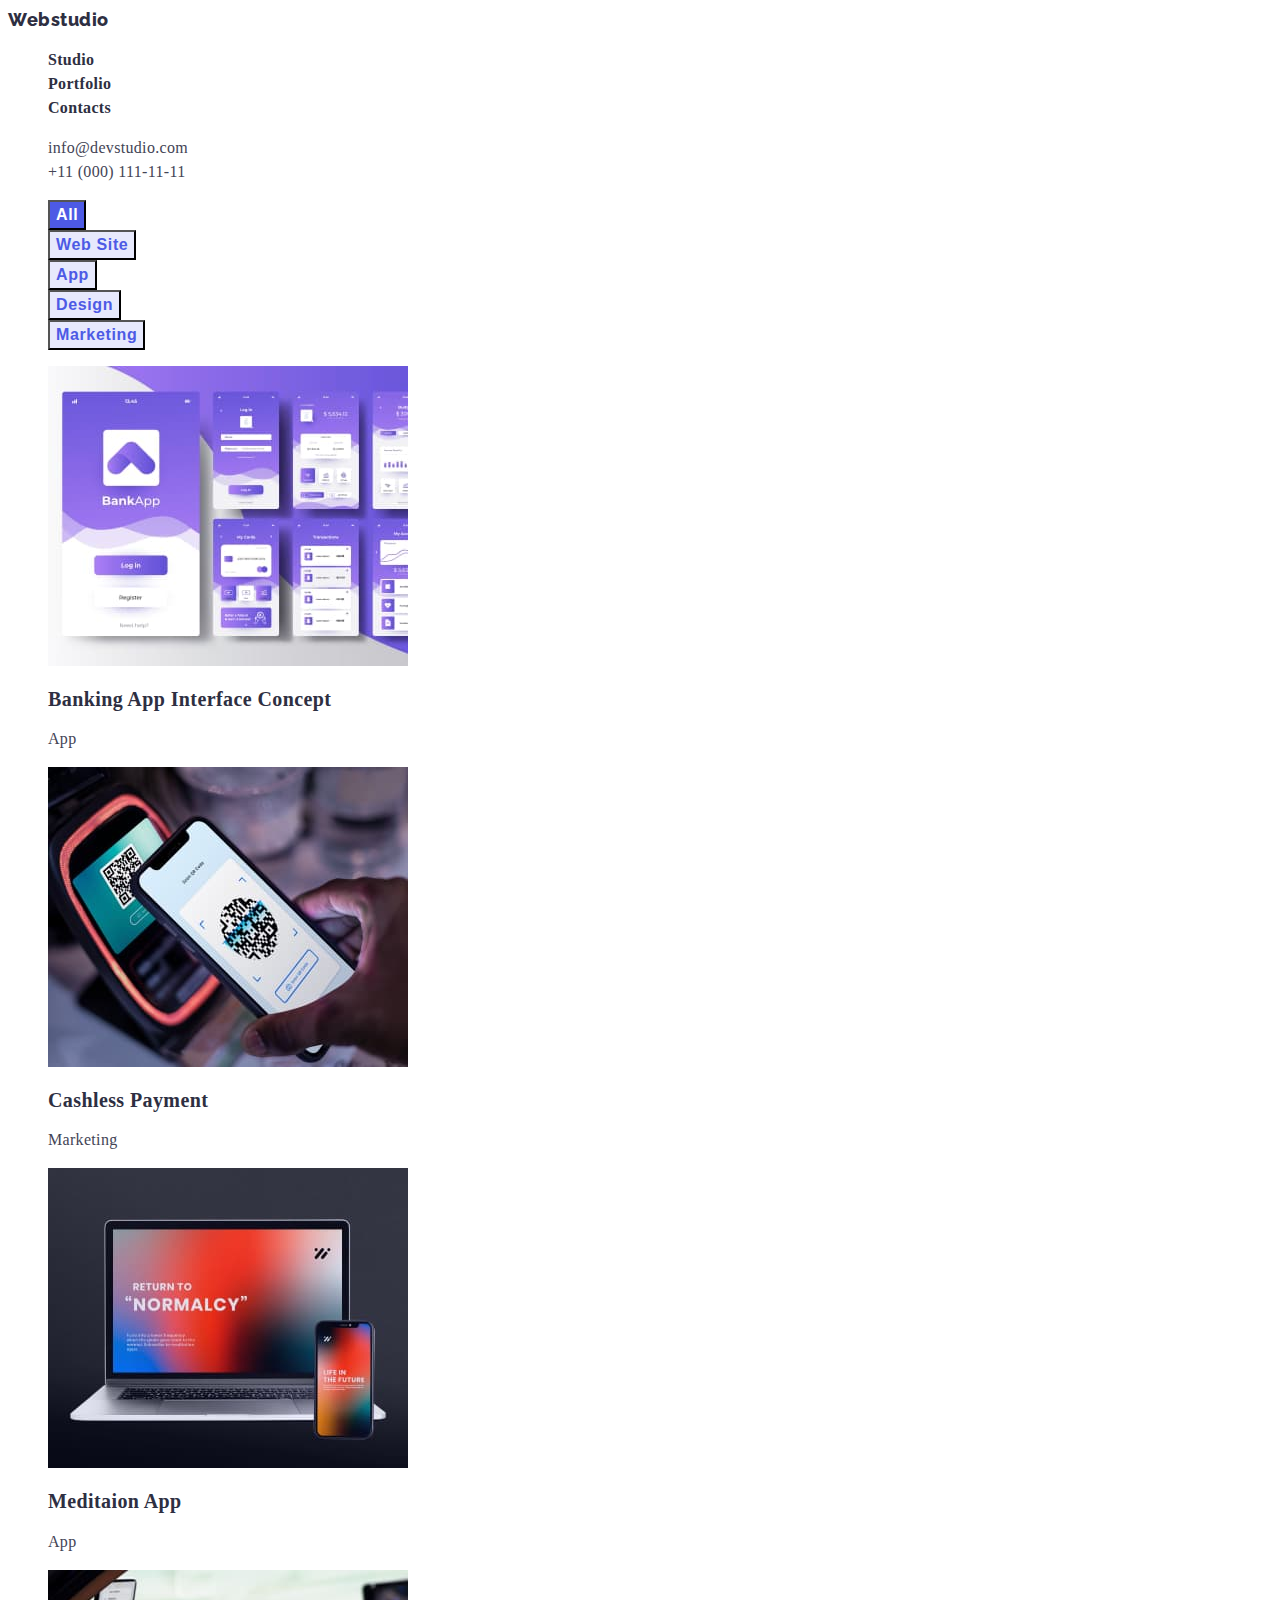
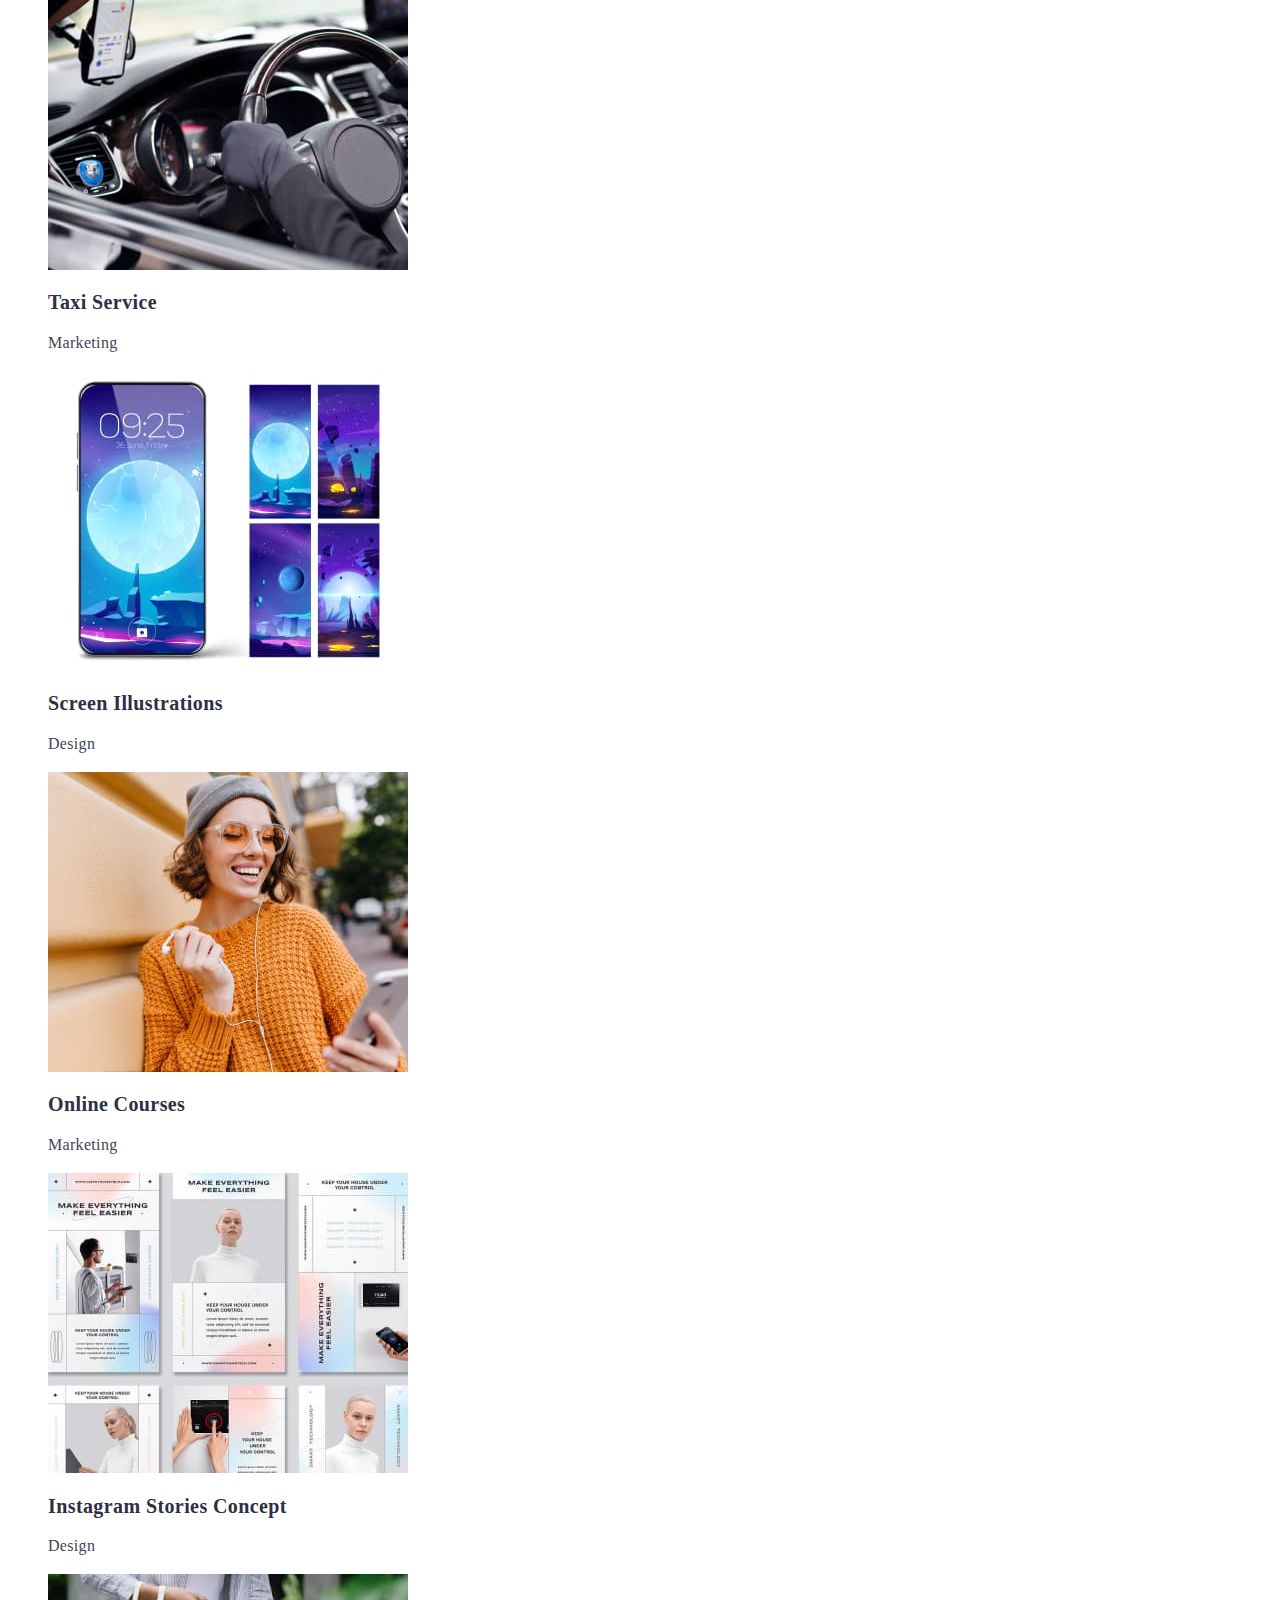
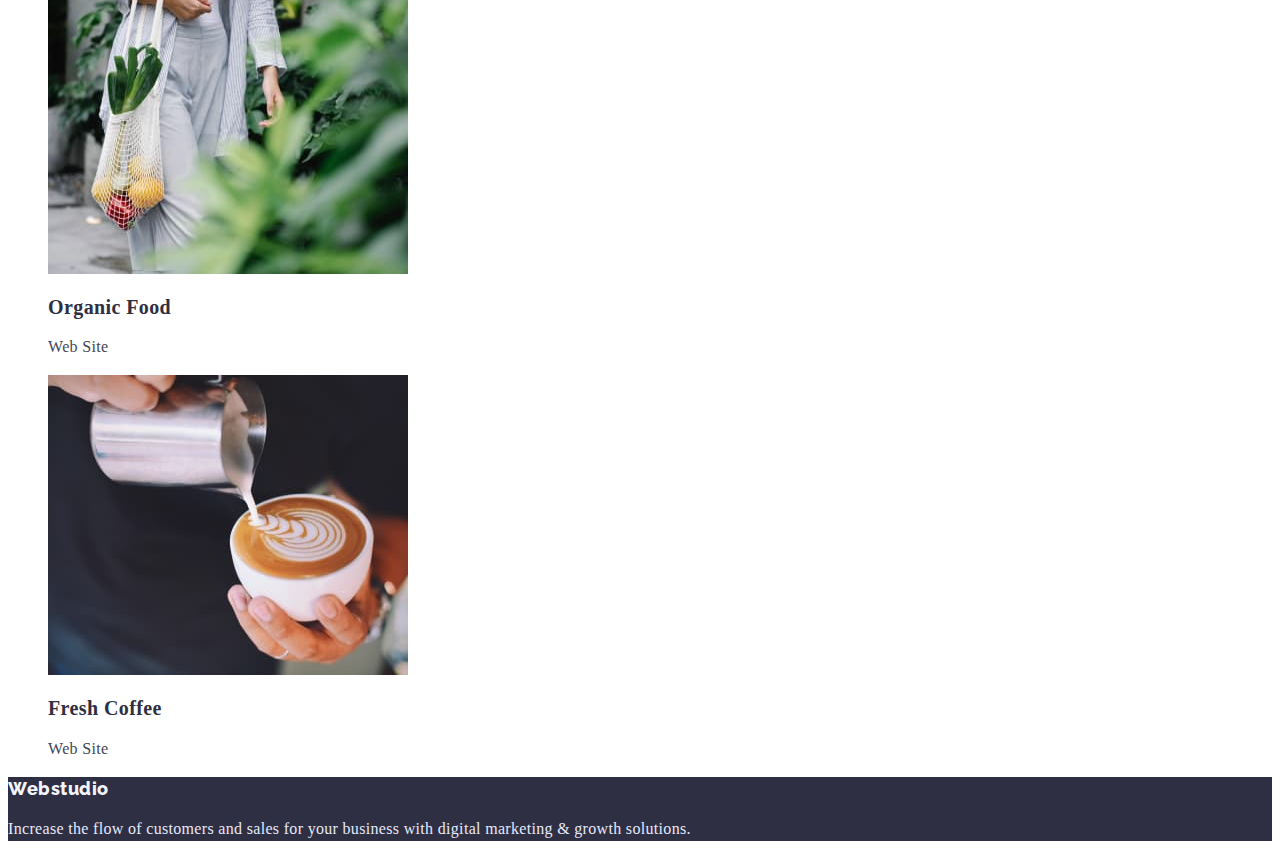
==== portfolio.html @ 385a2d75 "goit-hw2" ====
<!DOCTYPE html>
<html lang="en">
  <head>
    <meta charset="UTF-8">
    <meta http-equiv="X-UA-Compatible" content="IE=edge">
    <meta name="viewport" content="width=device-width, initial-scale=1.0">
    <title>Portfolio</title>

    <link rel="preconnect" href="https://fonts.googleapis.com">
    <link rel="preconnect" href="https://fonts.gstatic.com" crossorigin>
    <link
      href="https://fonts.googleapis.com/css2?family=Montserrat:wght@400;700&family=Raleway:wght@800&family=Roboto:wght@400;500;700;900&display=swap"
      rel="stylesheet"
    >

    <link rel="stylesheet" href="./css/styles.css">
  </head>
  <body>
    <header>
      <nav>
        <a href="" class="webstudio link">Webstudio</a>
        <ul class="list">
          <li><a href="./portfolio.html" class="studio link">Studio</a></li>
          <li><a href="./portfolio.html" class="portfolio link">Portfolio</a></li>
          <li><a href="" class="contacts link">Contacts</a></li>
        </ul>
      </nav>
      <ul class="list">
        <li>
          <a href="mailto:info@devstudio.com" class="mailto link">info@devstudio.com</a>
        </li>
        <li>
          <a href="tel:+110001111111" class="tel link">+11 (000) 111-11-11</a>
        </li>
      </ul>
    </header>

    <main>
      <section>
        <h1 hidden>Buttons</h1>
        <ul class="list">
          <li><button type="button" class="all-button">All</button></li>
          <li><button type="button" class="website-button">Web Site</button></li>
          <li><button type="button" class="app-button">App</button></li>
          <li><button type="button" class="design-button">Design</button></li>
          <li><button type="button" class="marketing-button">Marketing</button></li>
        </ul>
      </section>
      <section>
        <ul class="list">
          <li>
            <img
              src="./images/hw-2/banking-app-interface-concept.jpg"
              alt="img"
              width="360"
              height="300"
            >
            <h2 class="h2">Banking App Interface Concept</h2>
            <p class="p">App</p>
          </li>
          <li>
            <img
              src="./images/hw-2/cashless-payment.jpg"
              alt="img"
              width="360"
              height="300"
            >
            <h2 class="h2">Cashless Payment</h2>
            <p class="p">Marketing</p>
          </li>
          <li>
            <img
              src="./images/hw-2/meditaion-app.jpg"
              alt="img"
              width="360"
              height="300"
            >
            <h2 class="h2">Meditaion App</h2>
            <p class="p">App</p>
          </li>
        </ul>
        <ul class="list">
          <li>
            <img
              src="./images/hw-2/taxi-servece.jpg"
              alt="img"
              width="360"
              height="300"
            >
            <h2 class="h2">Taxi Service</h2>
            <p class="p">Marketing</p>
          </li>
          <li>
            <img
              src="./images/hw-2/screen-illustrations.jpg"
              alt="img"
              width="360"
              height="300"
            >
            <h2 class="h2">Screen Illustrations</h2>
            <p class="p">Design</p>
          </li>
          <li>
            <img
              src="./images/hw-2/online-courses.jpg"
              alt="img"
              width="360"
              height="300"
            >
            <h2 class="h2">Online Courses</h2>
            <p class="p">Marketing</p>
          </li>
        </ul>
        <ul class="list">
          <li>
            <img
              src="./images/hw-2/instagram-stories-concept.jpg"
              alt="img"
              width="360"
              height="300"
            >
            <h2 class="h2">Instagram Stories Concept</h2>
            <p class="p">Design</p>
          </li>
          <li>
            <img
              src="./images/hw-2/organic-food.jpg"
              alt="img"
              width="360"
              height="300"
            >
            <h2 class="h2">Organic Food</h2>
            <p class="p">Web Site</p>
          </li>
          <li>
            <img
              src="./images/hw-2/fresh-coffe.jpg"
              alt="img"
              width="360"
              height="300"
            >
            <h2 class="h2">Fresh Coffee</h2>
            <p class="p">Web Site</p>
          </li>
        </ul>
      </section>
    </main>

    <footer class="webstudio-background">
      <a href="" class="webstudio-down link">Webstudio</a>
      <p class="p-webstudio">
        Increase the flow of customers and sales for your business with digital
        marketing & growth solutions.
      </p>
    </footer>
  </body>
</html>
---- css/styles.css ----
body {
    font-family: "Roboto", sans-serif
    color: black;
}

.list {
    list-style: none;
}
.link {
    text-decoration: none;
}

.all-button {
    font-weight: 600;
font-size: 16px;
line-height: 1.5;
letter-spacing: 0.04em;
color: #FFFFFF;
background-color: #4D5AE5;
cursor: pointer;
}
.website-button {
    font-weight: 600;
font-size: 16px;
line-height: 1.5;
letter-spacing: 0.04em;
color: #4D5AE5;
background-color:#E7E9FC ;
cursor: pointer;
}
.app-button {
    font-weight: 600;
    font-size: 16px;
    line-height: 1.5;  
    letter-spacing: 0.04em;
color: #4D5AE5;
background-color:#E7E9FC ;
cursor: pointer;
}
.design-button {
    font-weight: 600;
font-size: 16px;
line-height: 1.5;
letter-spacing: 0.04em;
color: #4D5AE5;
background-color: #E7E9FC;
cursor: pointer;
}
.marketing-button {
    font-weight: 600;
font-size: 16px;
line-height: 1.5;
letter-spacing: 0.04em;
color: #4D5AE5;
background-color:#E7E9FC ;
cursor: pointer;
}

.webstudio {
    font-family: 'Raleway';
font-weight: 800;
font-size: 18px;
line-height: 1.33;
letter-spacing: 0.03em;
color: #2E2F42;
}
.studio {
    font-weight: 600;
font-size: 16px;
line-height: 1.5;
letter-spacing: 0.02em;
color: #2E2F42;
}
.portfolio {
    font-weight: 600;
font-size: 16px;
line-height: 1.5;
letter-spacing: 0.02em;
color: #2E2F42;
}
.contacts {
    font-weight: 600;
font-size: 16px;
line-height: 1.5;
letter-spacing: 0.02em;
color: #2E2F42;
}
.mailto {
font-size: 16px;
line-height: 1.5;
letter-spacing: 0.02em;
color: #434455;
}
.mailto:hover,
.mailto:focus
{
    color: #4D5AE5;
}
.tel {
    font-size: 16px;
line-height: 1.5;
letter-spacing: 0.02em;
color: #434455;
}
.tel:hover,
.tel:focus
{
    color: #4D5AE5;
}
.p-webstudio {
    font-size: 16px;
line-height: 1.5;
letter-spacing: 0.02em;
color: #E7E9FC;

}
.h2 {
font-weight: 600;
font-size: 20px;
line-height: 1.2;
letter-spacing: 0.02em;
color:#2E2F42 ;
}
.p {
    font-size: 16px;
line-height: 1.5;
letter-spacing: 0.02em;
color: #434455;

}

.webstudio-down {
    font-family: 'Raleway';
font-weight: 800;
font-size: 18px;
line-height: 1.33;
letter-spacing: 0.03em;
color: #F4F4FD
}
.webstudio-background {
    background-color: #2E2F42;

}
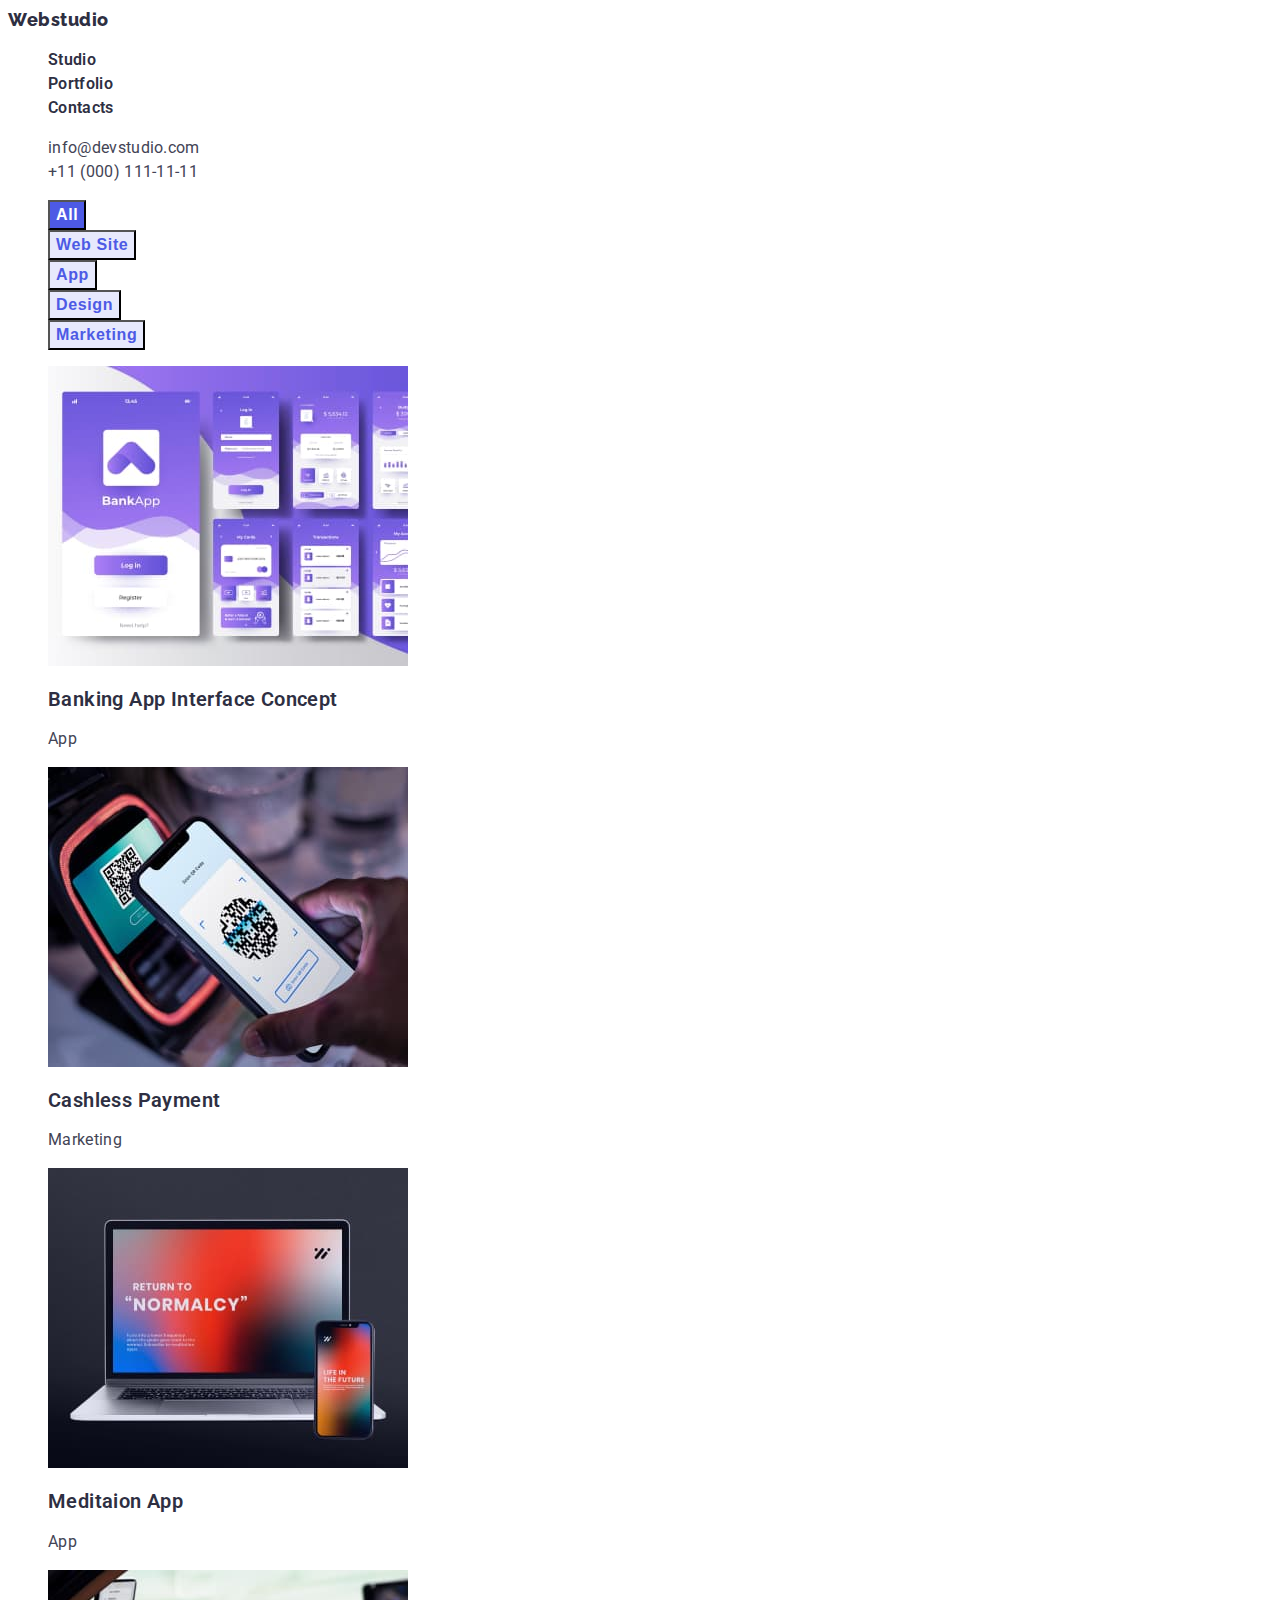
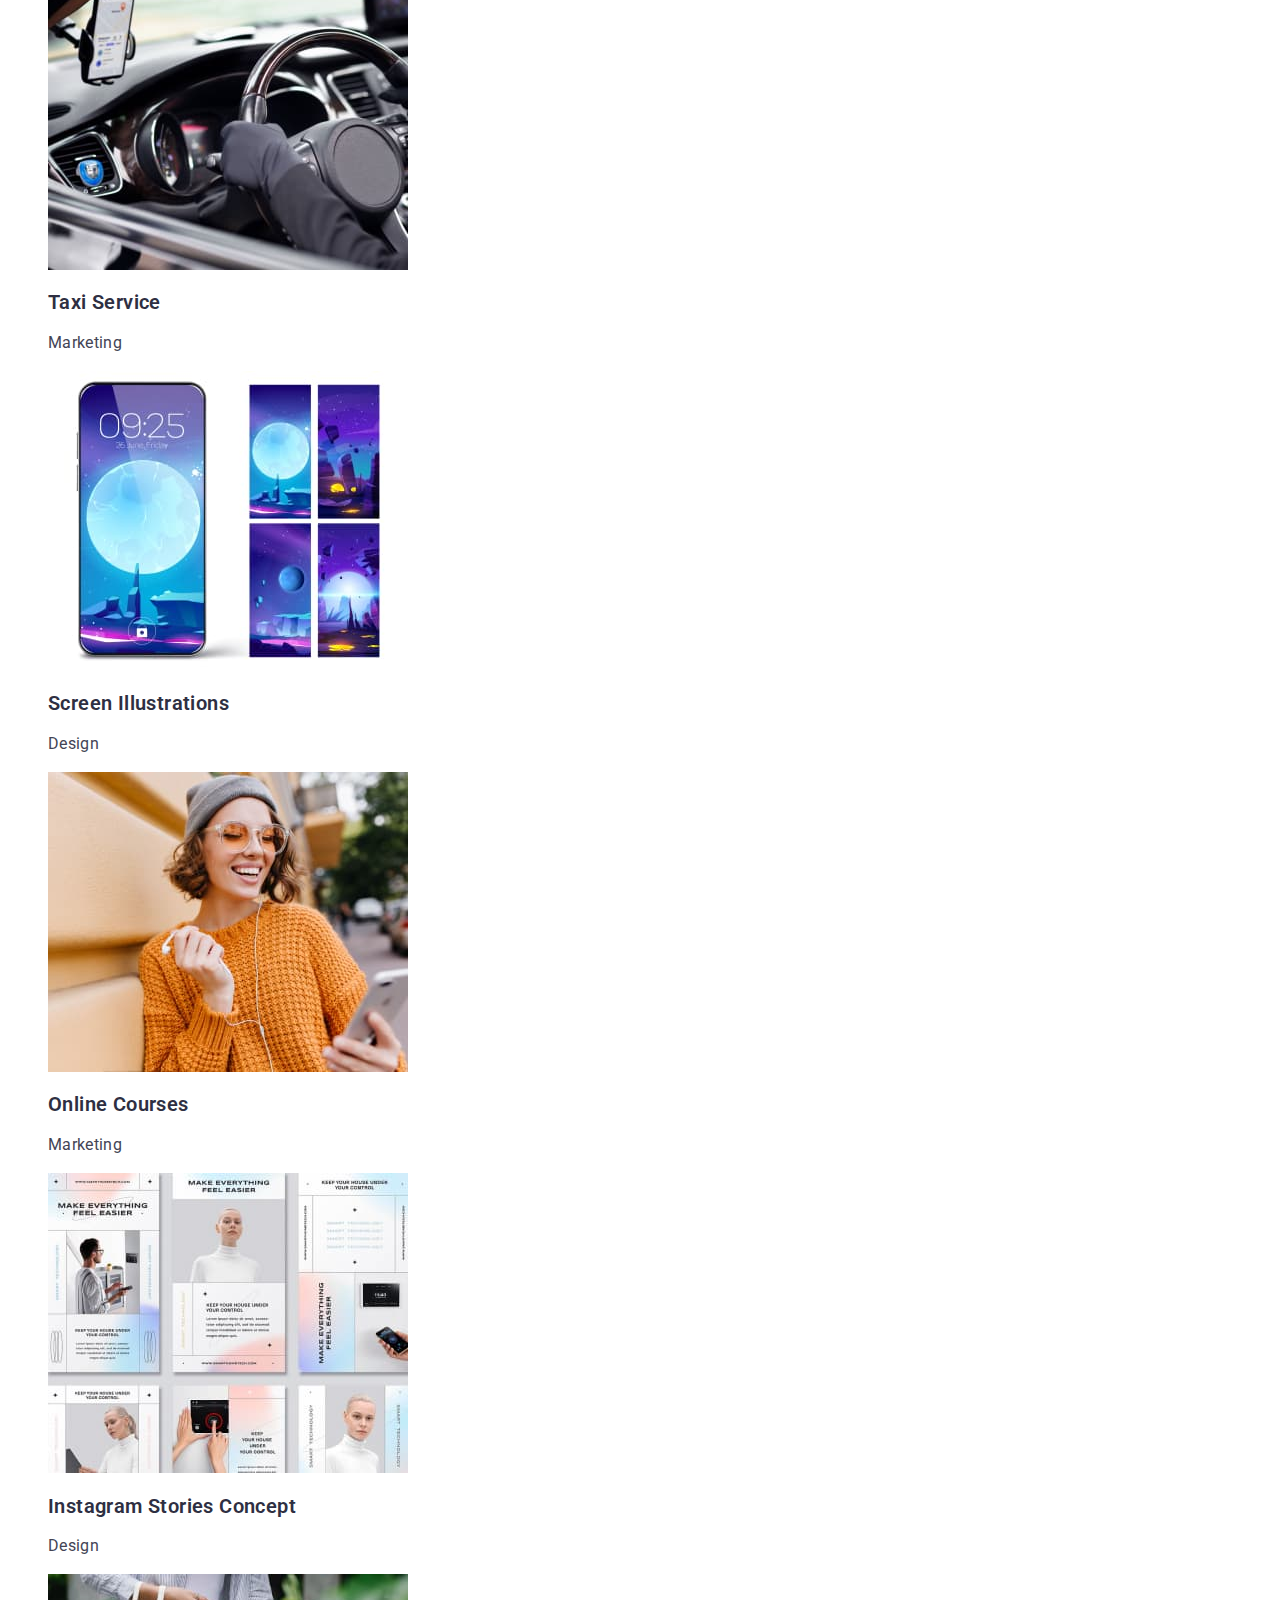
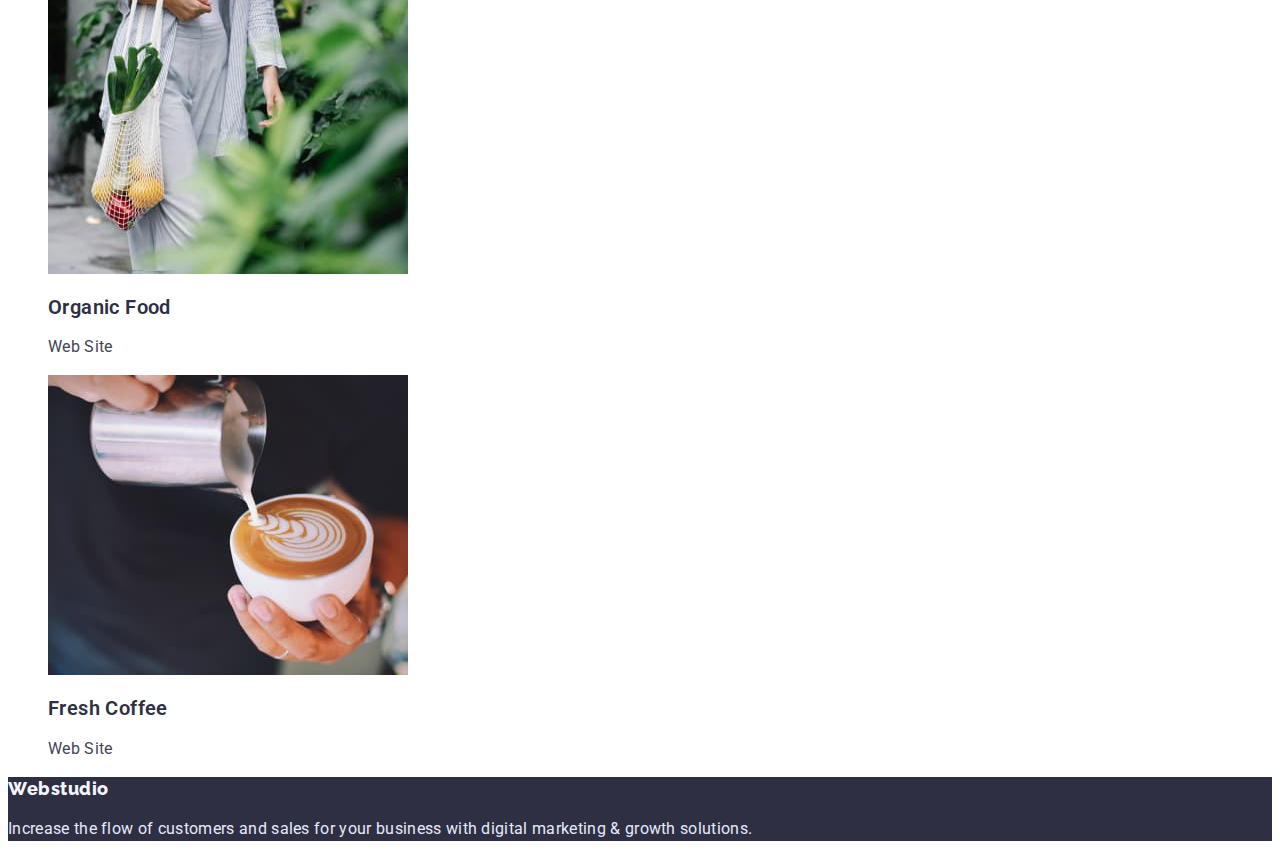
==== commit 0605f106: "Update portfolio.html" ====
--- a/portfolio.html
+++ b/portfolio.html
@@ -1,19 +1,19 @@
 <!DOCTYPE html>
 <html lang="en">
   <head>
-    <meta charset="UTF-8">
-    <meta http-equiv="X-UA-Compatible" content="IE=edge">
-    <meta name="viewport" content="width=device-width, initial-scale=1.0">
+    <meta charset="UTF-8" />
+    <meta http-equiv="X-UA-Compatible" content="IE=edge" />
+    <meta name="viewport" content="width=device-width, initial-scale=1.0" />
     <title>Portfolio</title>
 
-    <link rel="preconnect" href="https://fonts.googleapis.com">
-    <link rel="preconnect" href="https://fonts.gstatic.com" crossorigin>
+    <link rel="preconnect" href="https://fonts.googleapis.com" />
+    <link rel="preconnect" href="https://fonts.gstatic.com" crossorigin />
     <link
       href="https://fonts.googleapis.com/css2?family=Montserrat:wght@400;700&family=Raleway:wght@800&family=Roboto:wght@400;500;700;900&display=swap"
       rel="stylesheet"
-    >
+    />
 
-    <link rel="stylesheet" href="./css/styles.css">
+    <link rel="stylesheet" href="./css/styles.css" />
   </head>
   <body>
     <header>
@@ -21,13 +21,17 @@
         <a href="" class="webstudio link">Webstudio</a>
         <ul class="list">
           <li><a href="./portfolio.html" class="studio link">Studio</a></li>
-          <li><a href="./portfolio.html" class="portfolio link">Portfolio</a></li>
+          <li>
+            <a href="./portfolio.html" class="portfolio link">Portfolio</a>
+          </li>
           <li><a href="" class="contacts link">Contacts</a></li>
         </ul>
       </nav>
       <ul class="list">
         <li>
-          <a href="mailto:info@devstudio.com" class="mailto link">info@devstudio.com</a>
+          <a href="mailto:info@devstudio.com" class="mailto link"
+            >info@devstudio.com</a
+          >
         </li>
         <li>
           <a href="tel:+110001111111" class="tel link">+11 (000) 111-11-11</a>
@@ -40,10 +44,14 @@
         <h1 hidden>Buttons</h1>
         <ul class="list">
           <li><button type="button" class="all-button">All</button></li>
-          <li><button type="button" class="website-button">Web Site</button></li>
+          <li>
+            <button type="button" class="website-button">Web Site</button>
+          </li>
           <li><button type="button" class="app-button">App</button></li>
           <li><button type="button" class="design-button">Design</button></li>
-          <li><button type="button" class="marketing-button">Marketing</button></li>
+          <li>
+            <button type="button" class="marketing-button">Marketing</button>
+          </li>
         </ul>
       </section>
       <section>
@@ -54,7 +62,7 @@
               alt="img"
               width="360"
               height="300"
-            >
+            />
             <h2 class="h2">Banking App Interface Concept</h2>
             <p class="p">App</p>
           </li>
@@ -64,7 +72,7 @@
               alt="img"
               width="360"
               height="300"
-            >
+            />
             <h2 class="h2">Cashless Payment</h2>
             <p class="p">Marketing</p>
           </li>
@@ -74,7 +82,7 @@
               alt="img"
               width="360"
               height="300"
-            >
+            />
             <h2 class="h2">Meditaion App</h2>
             <p class="p">App</p>
           </li>
@@ -86,7 +94,7 @@
               alt="img"
               width="360"
               height="300"
-            >
+            />
             <h2 class="h2">Taxi Service</h2>
             <p class="p">Marketing</p>
           </li>
@@ -96,7 +104,7 @@
               alt="img"
               width="360"
               height="300"
-            >
+            />
             <h2 class="h2">Screen Illustrations</h2>
             <p class="p">Design</p>
           </li>
@@ -106,7 +114,7 @@
               alt="img"
               width="360"
               height="300"
-            >
+            />
             <h2 class="h2">Online Courses</h2>
             <p class="p">Marketing</p>
           </li>
@@ -118,7 +126,7 @@
               alt="img"
               width="360"
               height="300"
-            >
+            />
             <h2 class="h2">Instagram Stories Concept</h2>
             <p class="p">Design</p>
           </li>
@@ -128,7 +136,7 @@
               alt="img"
               width="360"
               height="300"
-            >
+            />
             <h2 class="h2">Organic Food</h2>
             <p class="p">Web Site</p>
           </li>
@@ -138,7 +146,7 @@
               alt="img"
               width="360"
               height="300"
-            >
+            />
             <h2 class="h2">Fresh Coffee</h2>
             <p class="p">Web Site</p>
           </li>
--- a/css/styles.css
+++ b/css/styles.css
@@ -1,143 +1,138 @@
 body {
-    font-family: "Roboto", sans-serif
-    color: black;
+  font-family: "Roboto", sans-serif;
+  color: black;
 }
 
 .list {
-    list-style: none;
+  list-style: none;
 }
 .link {
-    text-decoration: none;
+  text-decoration: none;
 }
 
 .all-button {
-    font-weight: 600;
-font-size: 16px;
-line-height: 1.5;
-letter-spacing: 0.04em;
-color: #FFFFFF;
-background-color: #4D5AE5;
-cursor: pointer;
+  font-weight: 600;
+  font-size: 16px;
+  line-height: 1.5;
+  letter-spacing: 0.04em;
+  color: #ffffff;
+  background-color: #4d5ae5;
+  cursor: pointer;
 }
 .website-button {
-    font-weight: 600;
-font-size: 16px;
-line-height: 1.5;
-letter-spacing: 0.04em;
-color: #4D5AE5;
-background-color:#E7E9FC ;
-cursor: pointer;
+  font-weight: 600;
+  font-size: 16px;
+  line-height: 1.5;
+  letter-spacing: 0.04em;
+  color: #4d5ae5;
+  background-color: #e7e9fc;
+  cursor: pointer;
 }
 .app-button {
-    font-weight: 600;
-    font-size: 16px;
-    line-height: 1.5;  
-    letter-spacing: 0.04em;
-color: #4D5AE5;
-background-color:#E7E9FC ;
-cursor: pointer;
+  font-weight: 600;
+  font-size: 16px;
+  line-height: 1.5;
+  letter-spacing: 0.04em;
+  color: #4d5ae5;
+  background-color: #e7e9fc;
+  cursor: pointer;
 }
 .design-button {
-    font-weight: 600;
-font-size: 16px;
-line-height: 1.5;
-letter-spacing: 0.04em;
-color: #4D5AE5;
-background-color: #E7E9FC;
-cursor: pointer;
+  font-weight: 600;
+  font-size: 16px;
+  line-height: 1.5;
+  letter-spacing: 0.04em;
+  color: #4d5ae5;
+  background-color: #e7e9fc;
+  cursor: pointer;
 }
 .marketing-button {
-    font-weight: 600;
-font-size: 16px;
-line-height: 1.5;
-letter-spacing: 0.04em;
-color: #4D5AE5;
-background-color:#E7E9FC ;
-cursor: pointer;
+  font-weight: 600;
+  font-size: 16px;
+  line-height: 1.5;
+  letter-spacing: 0.04em;
+  color: #4d5ae5;
+  background-color: #e7e9fc;
+  cursor: pointer;
 }
 
 .webstudio {
-    font-family: 'Raleway';
-font-weight: 800;
-font-size: 18px;
-line-height: 1.33;
-letter-spacing: 0.03em;
-color: #2E2F42;
+  font-family: "Raleway";
+  font-weight: 800;
+  font-size: 18px;
+  line-height: 1.33;
+  letter-spacing: 0.03em;
+  color: #2e2f42;
 }
 .studio {
-    font-weight: 600;
-font-size: 16px;
-line-height: 1.5;
-letter-spacing: 0.02em;
-color: #2E2F42;
+  font-weight: 600;
+  font-size: 16px;
+  line-height: 1.5;
+  letter-spacing: 0.02em;
+  color: #2e2f42;
 }
 .portfolio {
-    font-weight: 600;
-font-size: 16px;
-line-height: 1.5;
-letter-spacing: 0.02em;
-color: #2E2F42;
+  font-weight: 600;
+  font-size: 16px;
+  line-height: 1.5;
+  letter-spacing: 0.02em;
+  color: #2e2f42;
 }
 .contacts {
-    font-weight: 600;
-font-size: 16px;
-line-height: 1.5;
-letter-spacing: 0.02em;
-color: #2E2F42;
+  font-weight: 600;
+  font-size: 16px;
+  line-height: 1.5;
+  letter-spacing: 0.02em;
+  color: #2e2f42;
 }
 .mailto {
-font-size: 16px;
-line-height: 1.5;
-letter-spacing: 0.02em;
-color: #434455;
+  font-size: 16px;
+  line-height: 1.5;
+  letter-spacing: 0.02em;
+  color: #434455;
 }
 .mailto:hover,
-.mailto:focus
-{
-    color: #4D5AE5;
+.mailto:focus {
+  color: #4d5ae5;
 }
 .tel {
-    font-size: 16px;
-line-height: 1.5;
-letter-spacing: 0.02em;
-color: #434455;
+  font-size: 16px;
+  line-height: 1.5;
+  letter-spacing: 0.02em;
+  color: #434455;
 }
 .tel:hover,
-.tel:focus
-{
-    color: #4D5AE5;
+.tel:focus {
+  color: #4d5ae5;
 }
 .p-webstudio {
-    font-size: 16px;
-line-height: 1.5;
-letter-spacing: 0.02em;
-color: #E7E9FC;
-
+  font-size: 16px;
+  line-height: 1.5;
+  letter-spacing: 0.02em;
+  color: #e7e9fc;
 }
 .h2 {
-font-weight: 600;
-font-size: 20px;
-line-height: 1.2;
-letter-spacing: 0.02em;
-color:#2E2F42 ;
+  font-weight: 600;
+  font-size: 20px;
+  line-height: 1.2;
+  letter-spacing: 0.02em;
+  color: #2e2f42;
 }
 .p {
-    font-size: 16px;
-line-height: 1.5;
-letter-spacing: 0.02em;
-color: #434455;
-
+  font-size: 16px;
+  line-height: 1.5;
+  letter-spacing: 0.02em;
+  color: #434455;
 }
 
 .webstudio-down {
-    font-family: 'Raleway';
-font-weight: 800;
-font-size: 18px;
-line-height: 1.33;
-letter-spacing: 0.03em;
-color: #F4F4FD
+  font-family: "Raleway";
+  font-weight: 800;
+  font-size: 18px;
+  line-height: 1.33;
+  letter-spacing: 0.03em;
+  color: #f4f4fd;
 }
 .webstudio-background {
-    background-color: #2E2F42;
-
-}+  background-color: #2e2f42;
+}
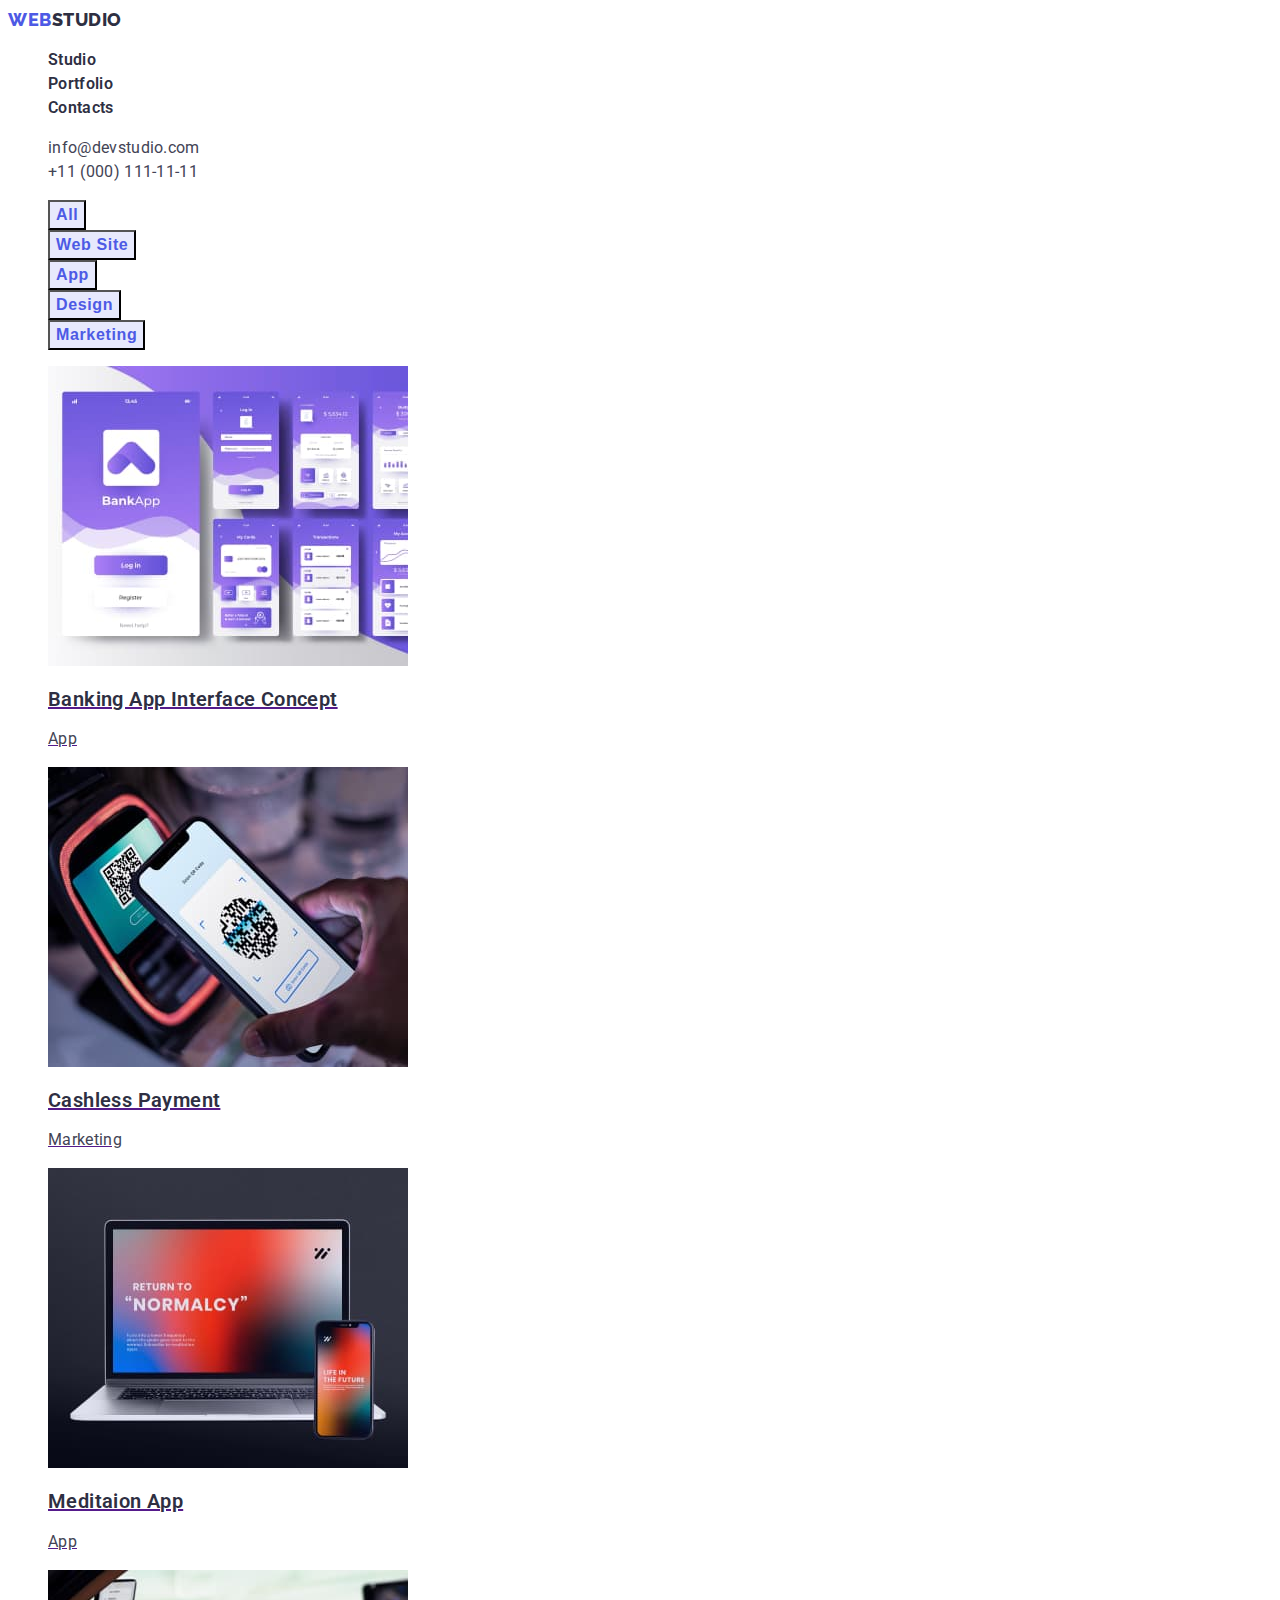
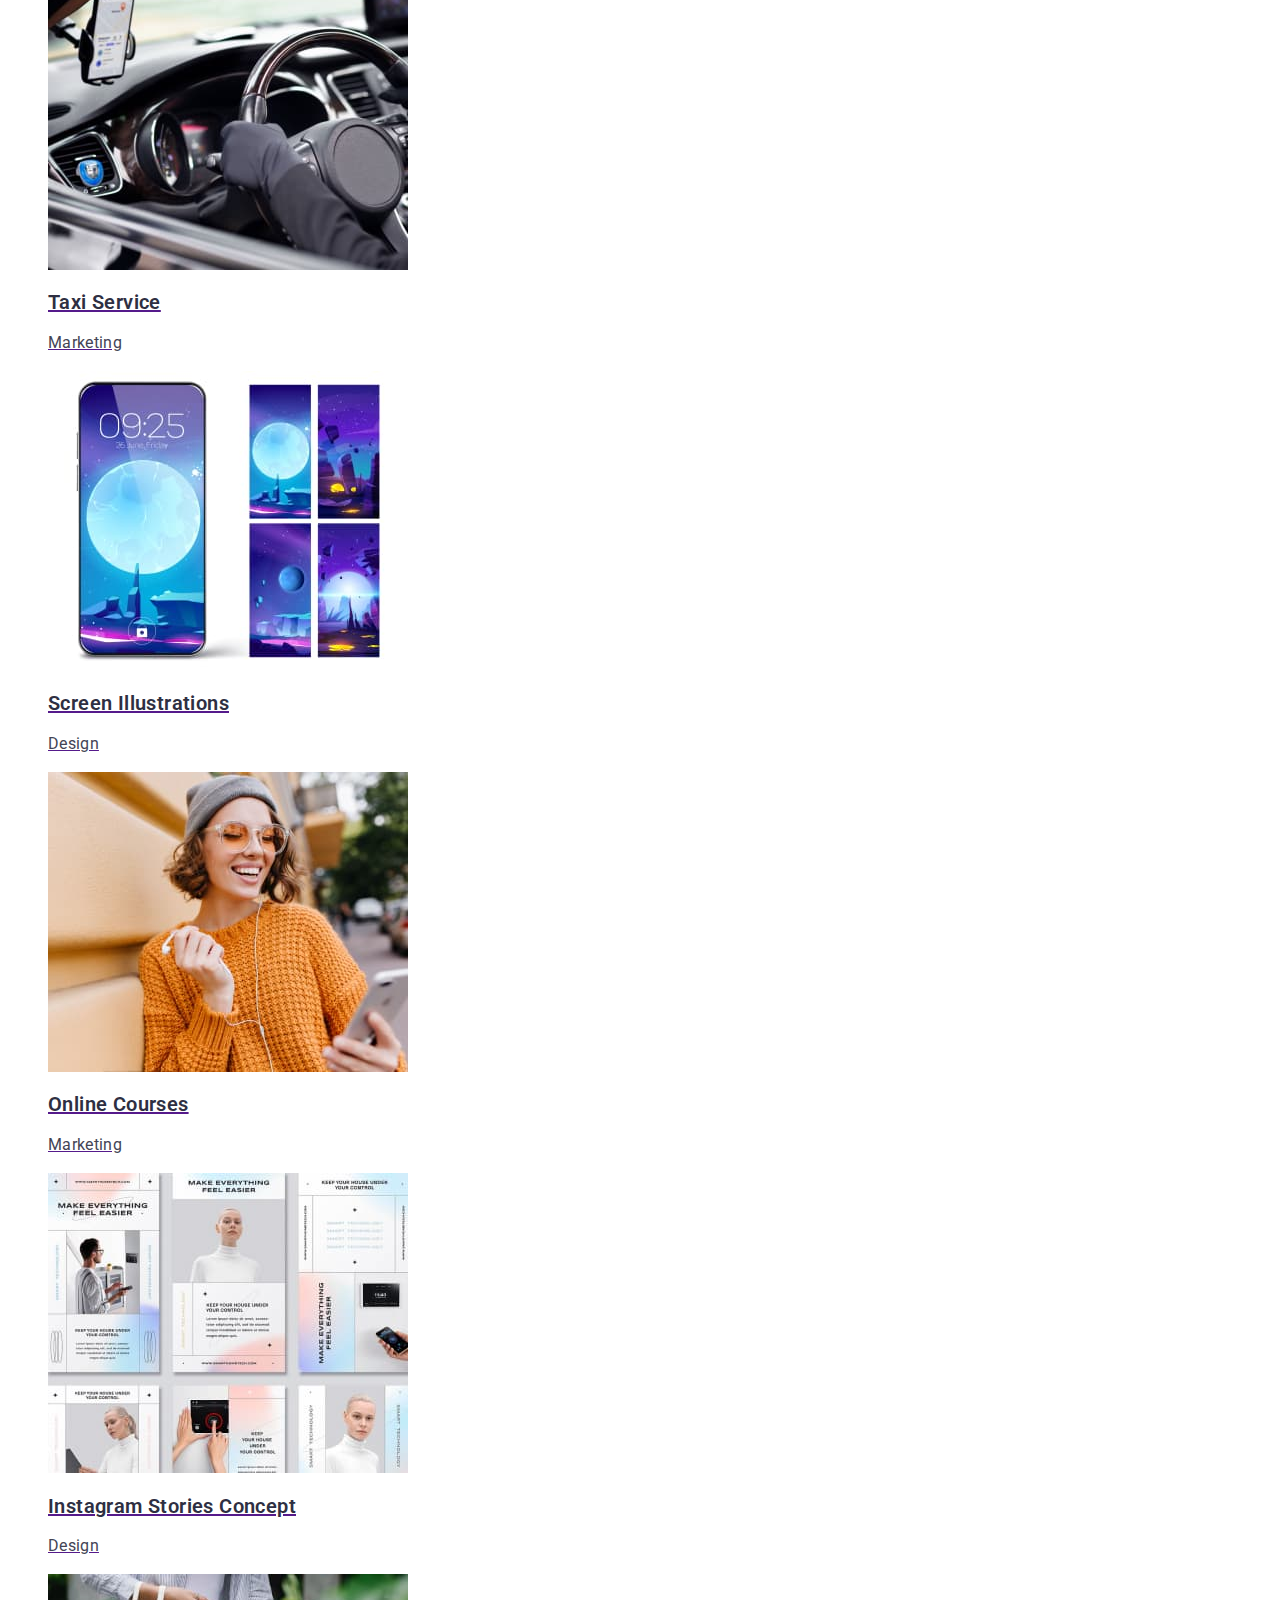
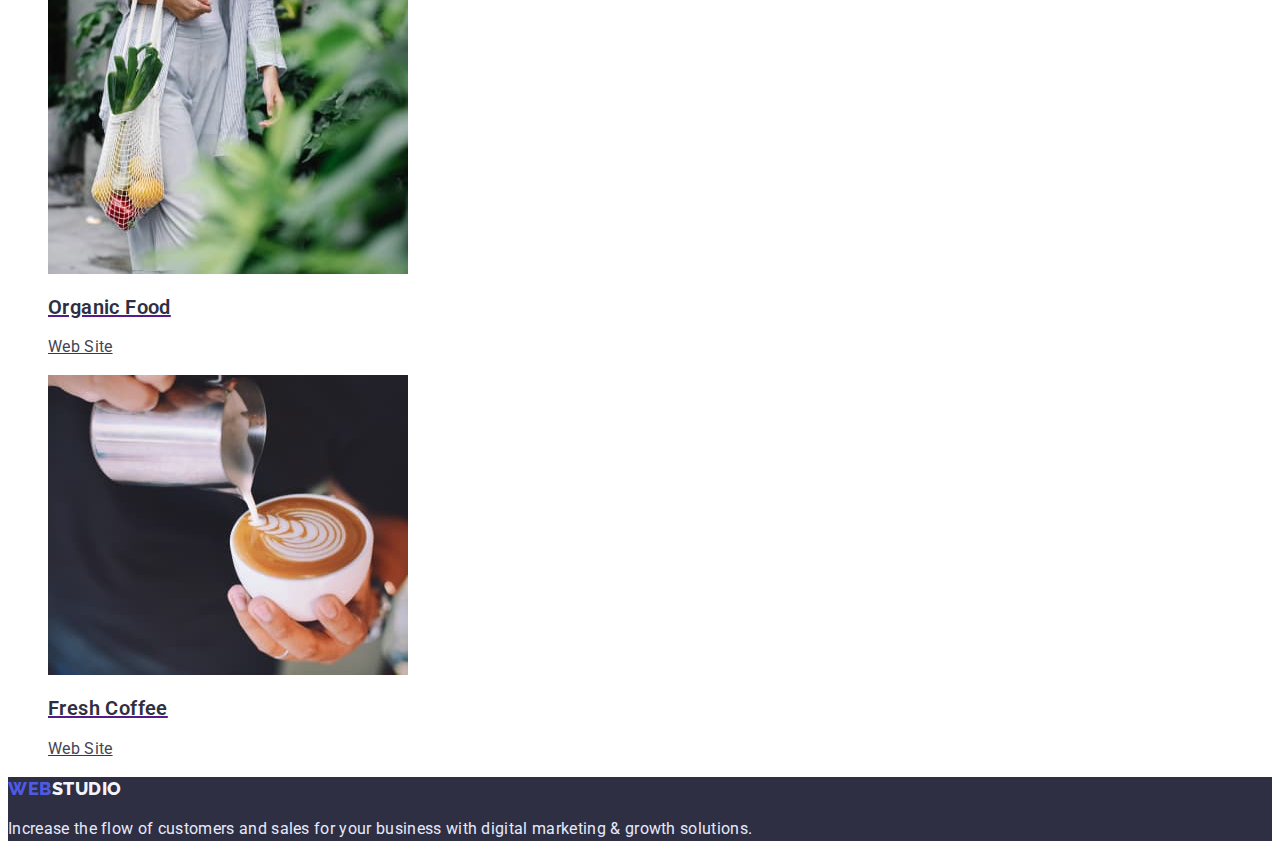
==== commit 453f6c3c: "add hw2" ====
--- a/portfolio.html
+++ b/portfolio.html
@@ -4,7 +4,7 @@
     <meta charset="UTF-8" />
     <meta http-equiv="X-UA-Compatible" content="IE=edge" />
     <meta name="viewport" content="width=device-width, initial-scale=1.0" />
-    <title>Portfolio</title>
+    <title>goit-markup-hw-02</title>
 
     <link rel="preconnect" href="https://fonts.googleapis.com" />
     <link rel="preconnect" href="https://fonts.gstatic.com" crossorigin />
@@ -18,9 +18,9 @@
   <body>
     <header>
       <nav>
-        <a href="" class="webstudio link">Webstudio</a>
+        <a href="" class="webstudio link">Web<span>studio</span></a>
         <ul class="list">
-          <li><a href="./portfolio.html" class="studio link">Studio</a></li>
+          <li><a href="./index.html" class="studio link">Studio</a></li>
           <li>
             <a href="./portfolio.html" class="portfolio link">Portfolio</a>
           </li>
@@ -41,7 +41,7 @@
 
     <main>
       <section>
-        <h1 hidden>Buttons</h1>
+        <h1 class="visually-hidden">Portfolio</h1>
         <ul class="list">
           <li><button type="button" class="all-button">All</button></li>
           <li>
@@ -53,109 +53,125 @@
             <button type="button" class="marketing-button">Marketing</button>
           </li>
         </ul>
-      </section>
-      <section>
         <ul class="list">
           <li>
-            <img
-              src="./images/hw-2/banking-app-interface-concept.jpg"
-              alt="img"
-              width="360"
-              height="300"
-            />
-            <h2 class="h2">Banking App Interface Concept</h2>
-            <p class="p">App</p>
+            <a href="">
+              <img
+                src="./images/hw-2/banking-app-interface-concept.jpg"
+                alt="img"
+                width="360"
+                height="300"
+              />
+              <h2 class="suggestions">Banking App Interface Concept</h2>
+              <p class="suggestions-paragraph">App</p>
+            </a>
           </li>
           <li>
-            <img
-              src="./images/hw-2/cashless-payment.jpg"
-              alt="img"
-              width="360"
-              height="300"
-            />
-            <h2 class="h2">Cashless Payment</h2>
-            <p class="p">Marketing</p>
+            <a href="">
+              <img
+                src="./images/hw-2/cashless-payment.jpg"
+                alt="img"
+                width="360"
+                height="300"
+              />
+              <h2 class="suggestions">Cashless Payment</h2>
+              <p class="suggestions-paragraph">Marketing</p>
+            </a>
           </li>
           <li>
-            <img
-              src="./images/hw-2/meditaion-app.jpg"
-              alt="img"
-              width="360"
-              height="300"
-            />
-            <h2 class="h2">Meditaion App</h2>
-            <p class="p">App</p>
+            <a href="">
+              <img
+                src="./images/hw-2/meditaion-app.jpg"
+                alt="img"
+                width="360"
+                height="300"
+              />
+              <h2 class="suggestions">Meditaion App</h2>
+              <p class="suggestions-paragraph">App</p>
+            </a>
           </li>
         </ul>
         <ul class="list">
           <li>
-            <img
-              src="./images/hw-2/taxi-servece.jpg"
-              alt="img"
-              width="360"
-              height="300"
-            />
-            <h2 class="h2">Taxi Service</h2>
-            <p class="p">Marketing</p>
+            <a href="">
+              <img
+                src="./images/hw-2/taxi-servece.jpg"
+                alt="img"
+                width="360"
+                height="300"
+              />
+              <h2 class="suggestions">Taxi Service</h2>
+              <p class="suggestions-paragraph">Marketing</p>
+            </a>
           </li>
           <li>
-            <img
-              src="./images/hw-2/screen-illustrations.jpg"
-              alt="img"
-              width="360"
-              height="300"
-            />
-            <h2 class="h2">Screen Illustrations</h2>
-            <p class="p">Design</p>
+            <a href="">
+              <img
+                src="./images/hw-2/screen-illustrations.jpg"
+                alt="img"
+                width="360"
+                height="300"
+              />
+              <h2 class="suggestions">Screen Illustrations</h2>
+              <p class="suggestions-paragraph">Design</p>
+            </a>
           </li>
           <li>
-            <img
-              src="./images/hw-2/online-courses.jpg"
-              alt="img"
-              width="360"
-              height="300"
-            />
-            <h2 class="h2">Online Courses</h2>
-            <p class="p">Marketing</p>
+            <a href="">
+              <img
+                src="./images/hw-2/online-courses.jpg"
+                alt="img"
+                width="360"
+                height="300"
+              />
+              <h2 class="suggestions">Online Courses</h2>
+              <p class="suggestions-paragraph">Marketing</p>
+            </a>
           </li>
         </ul>
         <ul class="list">
           <li>
-            <img
-              src="./images/hw-2/instagram-stories-concept.jpg"
-              alt="img"
-              width="360"
-              height="300"
-            />
-            <h2 class="h2">Instagram Stories Concept</h2>
-            <p class="p">Design</p>
+            <a href="">
+              <img
+                src="./images/hw-2/instagram-stories-concept.jpg"
+                alt="img"
+                width="360"
+                height="300"
+              />
+              <h2 class="suggestions">Instagram Stories Concept</h2>
+              <p class="suggestions-paragraph">Design</p>
+            </a>
           </li>
           <li>
-            <img
-              src="./images/hw-2/organic-food.jpg"
-              alt="img"
-              width="360"
-              height="300"
-            />
-            <h2 class="h2">Organic Food</h2>
-            <p class="p">Web Site</p>
+            <a href="">
+              <img
+                src="./images/hw-2/organic-food.jpg"
+                alt="img"
+                width="360"
+                height="300"
+              />
+              <h2 class="suggestions">Organic Food</h2>
+              <p class="suggestions-paragraph">Web Site</p>
+            </a>
           </li>
           <li>
-            <img
-              src="./images/hw-2/fresh-coffe.jpg"
-              alt="img"
-              width="360"
-              height="300"
-            />
-            <h2 class="h2">Fresh Coffee</h2>
-            <p class="p">Web Site</p>
+            <a href="">
+              <img
+                src="./images/hw-2/fresh-coffe.jpg"
+                alt="img"
+                width="360"
+                height="300"
+              />
+              <h2 class="suggestions">Fresh Coffee</h2>
+              <p class="suggestions-paragraph">Web Site</p>
+            </a>
           </li>
         </ul>
       </section>
     </main>
 
     <footer class="webstudio-background">
-      <a href="" class="webstudio-down link">Webstudio</a>
+      <a href="" class="webstudio-down link"><span>Web</span>studio</a>
       <p class="p-webstudio">
         Increase the flow of customers and sales for your business with digital
         marketing & growth solutions.
--- a/css/styles.css
+++ b/css/styles.css
@@ -1,6 +1,10 @@
+:root {
+  --main-colour: #2e2f42;
+}
+
 body {
   font-family: "Roboto", sans-serif;
-  color: black;
+  color: #434455;
 }
 
 .list {
@@ -15,19 +19,32 @@
   font-size: 16px;
   line-height: 1.5;
   letter-spacing: 0.04em;
-  color: #ffffff;
+  color: #4d5ae5;
+  background-color: #e7e9fc;
+  cursor: pointer;
+}
+.all-button:hover,
+.all-button:focus {
+  background-color: #404bbf;
+  color: #ffffff;
+}
+
+.website-button {
+  font-weight: 600;
+  font-size: 16px;
+  line-height: 1.5;
+  letter-spacing: 0.04em;
+  color: #4d5ae5;
+  background-color: #e7e9fc;
+  cursor: pointer;
+}
+
+.website-button:hover,
+.website-button:focus {
   background-color: #4d5ae5;
-  cursor: pointer;
-}
-.website-button {
-  font-weight: 600;
-  font-size: 16px;
-  line-height: 1.5;
-  letter-spacing: 0.04em;
-  color: #4d5ae5;
-  background-color: #e7e9fc;
-  cursor: pointer;
-}
+  color: #ffffff;
+}
+
 .app-button {
   font-weight: 600;
   font-size: 16px;
@@ -37,6 +54,13 @@
   background-color: #e7e9fc;
   cursor: pointer;
 }
+
+.app-button:hover,
+.app-button:focus {
+  background-color: #404bbf;
+  color: #ffffff;
+}
+
 .design-button {
   font-weight: 600;
   font-size: 16px;
@@ -46,6 +70,13 @@
   background-color: #e7e9fc;
   cursor: pointer;
 }
+
+.design-button:hover,
+.design-button:focus {
+  background-color: #404bbf;
+  color: #ffffff;
+}
+
 .marketing-button {
   font-weight: 600;
   font-size: 16px;
@@ -56,34 +87,62 @@
   cursor: pointer;
 }
 
+.marketing-button:hover,
+.marketing-button:focus {
+  background-color: #404bbf;
+  color: #ffffff;
+}
+
 .webstudio {
+  font-family: "Raleway";
+  font-style: normal;
+  font-weight: 800;
+  font-size: 18px;
+  line-height: 1.33;
+  letter-spacing: 0.03em;
+  text-transform: uppercase;
+  color: #4d5ae5;
+}
+.webstudio > span {
   font-family: "Raleway";
   font-weight: 800;
   font-size: 18px;
   line-height: 1.33;
   letter-spacing: 0.03em;
-  color: #2e2f42;
-}
+  color: var(--main-colour);
+}
+
 .studio {
   font-weight: 600;
   font-size: 16px;
   line-height: 1.5;
   letter-spacing: 0.02em;
-  color: #2e2f42;
-}
+  color: var(--main-colour);
+}
+.studio:hover,
+.studio:focus {
+  color: #4d5ae5;
+}
+
 .portfolio {
   font-weight: 600;
   font-size: 16px;
   line-height: 1.5;
   letter-spacing: 0.02em;
-  color: #2e2f42;
-}
+  color: var(--main-colour);
+}
+
+.portfolio:hover,
+.portfolio:focus {
+  color: #4d5ae5;
+}
+
 .contacts {
   font-weight: 600;
   font-size: 16px;
   line-height: 1.5;
   letter-spacing: 0.02em;
-  color: #2e2f42;
+  color: var(--main-colour);
 }
 .mailto {
   font-size: 16px;
@@ -111,14 +170,14 @@
   letter-spacing: 0.02em;
   color: #e7e9fc;
 }
-.h2 {
-  font-weight: 600;
-  font-size: 20px;
-  line-height: 1.2;
-  letter-spacing: 0.02em;
-  color: #2e2f42;
-}
-.p {
+.suggestions {
+  font-weight: 600;
+  font-size: 20px;
+  line-height: 1.2;
+  letter-spacing: 0.02em;
+  color: var(--main-colour);
+}
+.suggestions-paragraph {
   font-size: 16px;
   line-height: 1.5;
   letter-spacing: 0.02em;
@@ -131,8 +190,135 @@
   font-size: 18px;
   line-height: 1.33;
   letter-spacing: 0.03em;
+  text-transform: uppercase;
   color: #f4f4fd;
 }
 .webstudio-background {
-  background-color: #2e2f42;
-}
+  background-color: var(--main-colour);
+}
+
+.webstudio-down > span {
+  font-family: "Raleway";
+  font-style: normal;
+  font-weight: 800;
+  font-size: 18px;
+  line-height: 1.16;
+  letter-spacing: 0.03em;
+  text-transform: uppercase;
+  color: #4d5ae5;
+}
+
+.oder-service-button {
+  font-weight: 600;
+  font-size: 16px;
+  line-height: 1.18;
+  letter-spacing: 0.04em;
+  color: #ffffff;
+  background-color: #4d5ae5;
+  cursor: pointer;
+}
+
+.oder-service-button:hover,
+.oder-service-button:focus {
+  background-color: #404bbf;
+}
+
+.section-h1 {
+  background-color: var(--main-colour);
+}
+.main-title {
+  color: #ffffff;
+  font-weight: 600;
+  font-size: 56px;
+  line-height: 1.07;
+  letter-spacing: 0.02em;
+}
+.section-our-team {
+  background-color: #f4f4fd;
+}
+.visually-hidden {
+  position: absolute;
+  white-space: nowrap;
+  width: 1px;
+  height: 1px;
+  overflow: hidden;
+  border: 0;
+  padding: 0;
+  clip: rect(0 0 0 0);
+  clip-path: inset(50%);
+  margin: -1px;
+}
+.strategy {
+  font-weight: 500;
+  font-size: 20px;
+  line-height: 1.2;
+  letter-spacing: 0.02em;
+  color: var(--main-colour);
+}
+.punctuality {
+  font-weight: 500;
+  font-size: 20px;
+  line-height: 1.2;
+  letter-spacing: 0.02em;
+  color: var(--main-colour);
+}
+.diligence {
+  font-weight: 500;
+  font-size: 20px;
+  line-height: 1.2;
+  letter-spacing: 0.02em;
+  color: var(--main-colour);
+}
+.technologies {
+  font-weight: 500;
+  font-size: 20px;
+  line-height: 1.2;
+  letter-spacing: 0.02em;
+  color: var(--main-colour);
+}
+
+.services {
+  font-weight: 600;
+  font-size: 36px;
+  line-height: 1.11;
+  letter-spacing: 0.02em;
+  text-transform: capitalize;
+  color: var(--main-colour);
+}
+
+.our-team {
+  font-weight: 600;
+  font-size: 36px;
+  line-height: 1.11;
+  letter-spacing: 0.02em;
+  text-transform: capitalize;
+  color: var(--main-colour);
+}
+
+.strategy-paragraph {
+  font-size: 16px;
+  line-height: 1.5;
+  letter-spacing: 0.02em;
+  color: #434455;
+}
+
+.punctuality-paragraph {
+  font-size: 16px;
+  line-height: 1.5;
+  letter-spacing: 0.02em;
+  color: #434455;
+}
+
+.diligence-paragraph {
+  font-size: 16px;
+  line-height: 1.5;
+  letter-spacing: 0.02em;
+  color: #434455;
+}
+
+.technologies-paragraph {
+  font-size: 16px;
+  line-height: 1.5;
+  letter-spacing: 0.02em;
+  color: #434455;
+}
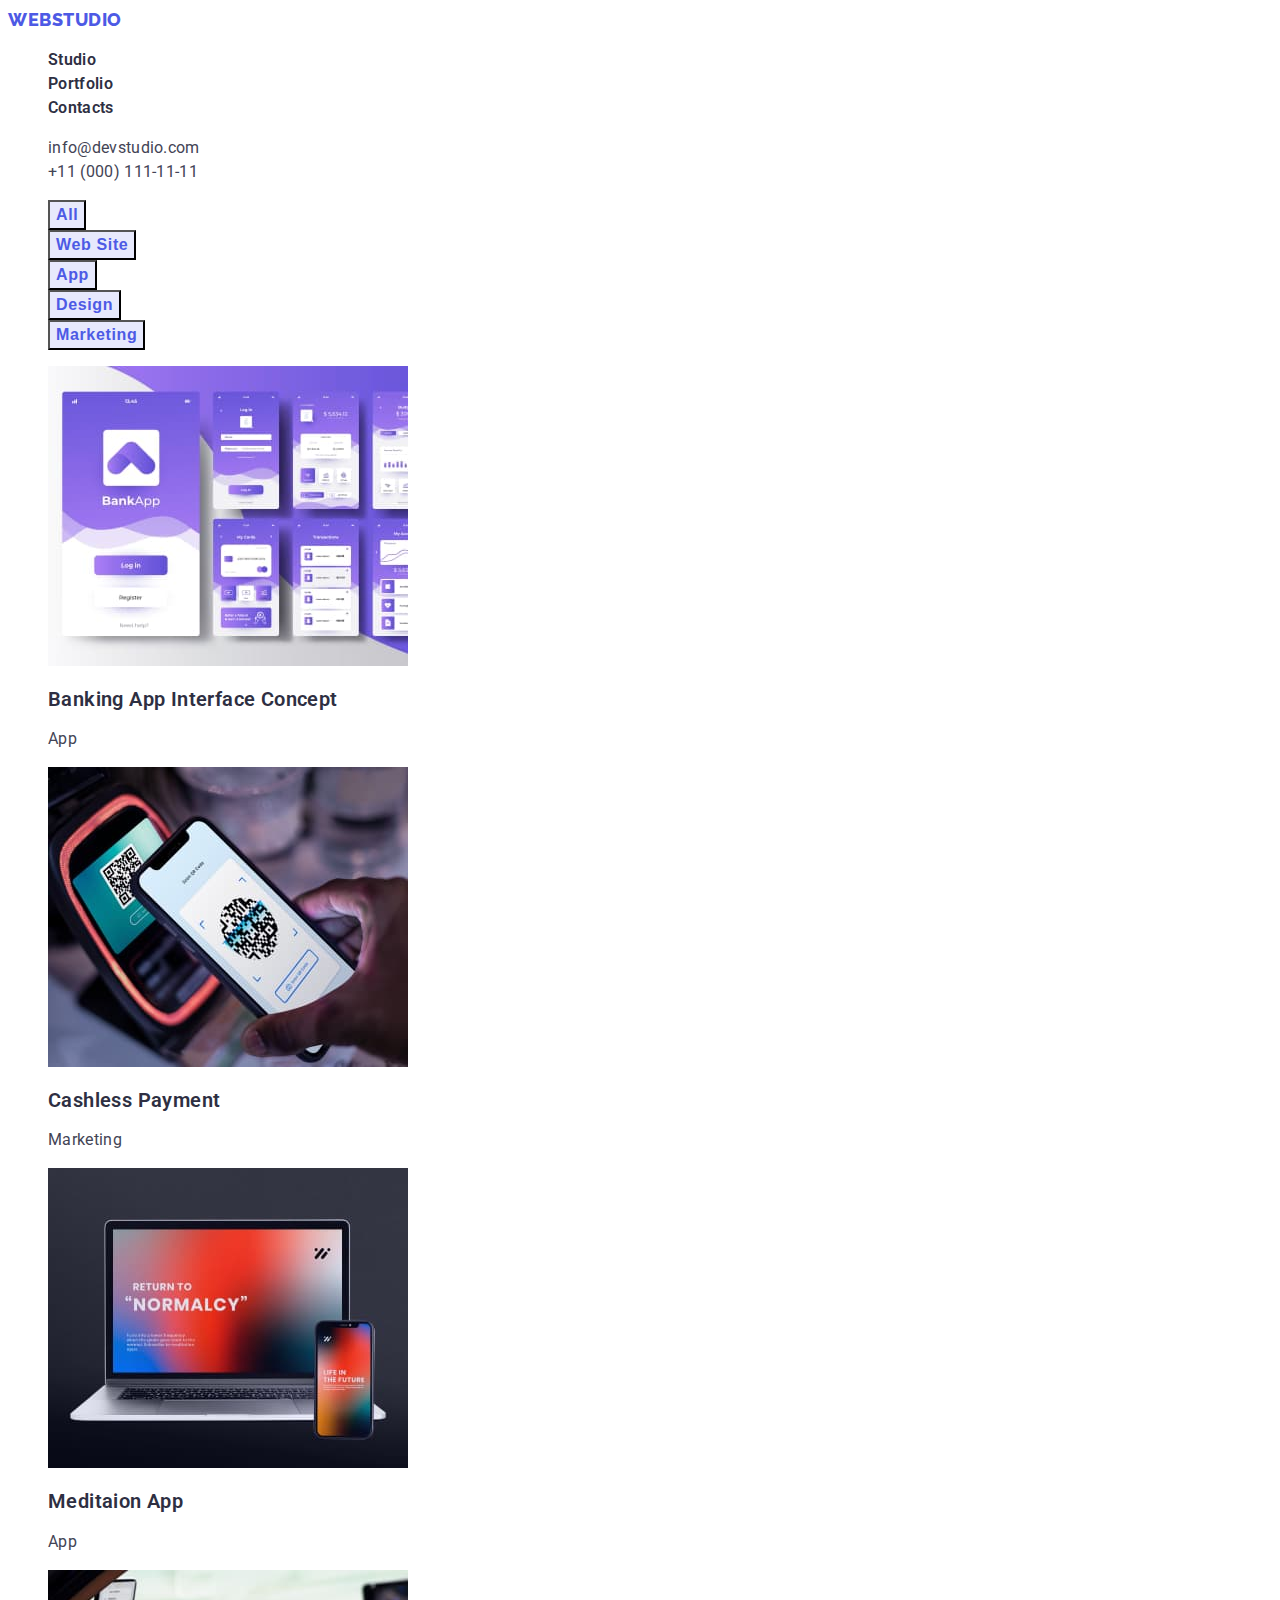
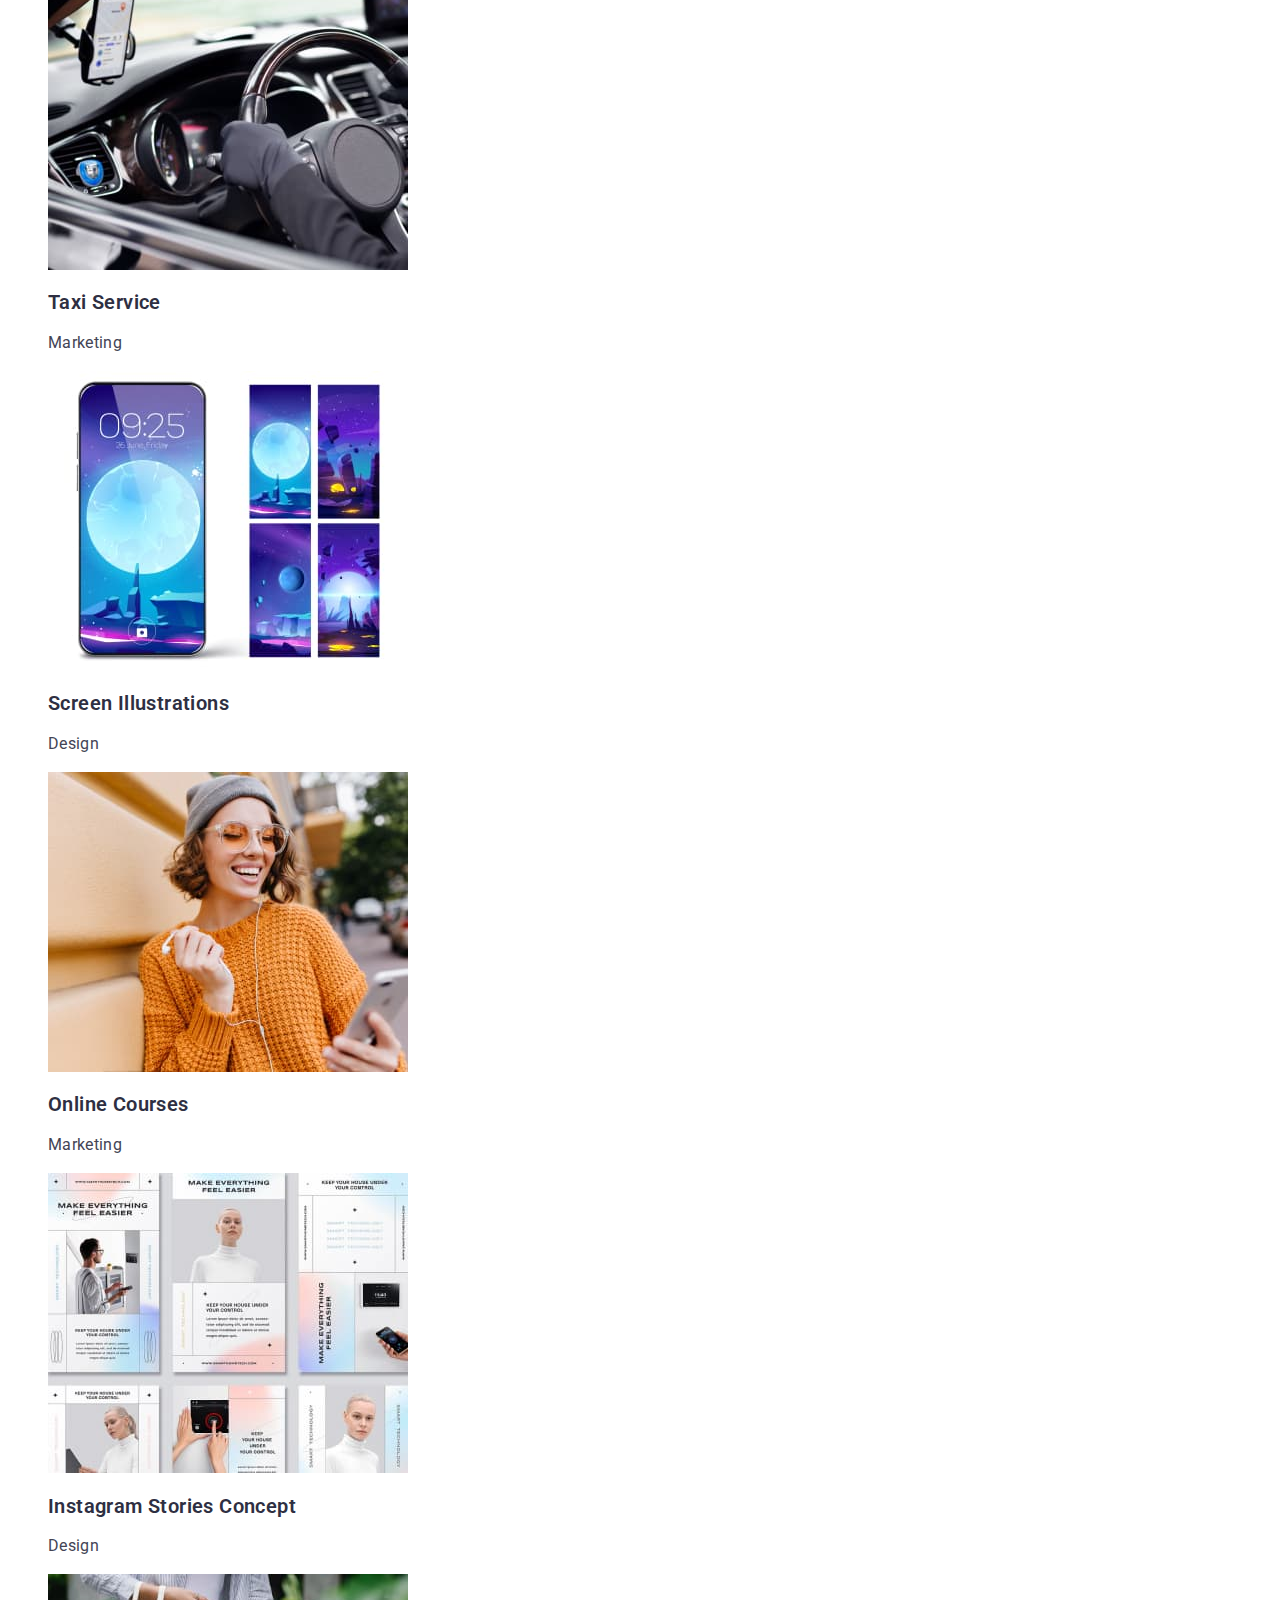
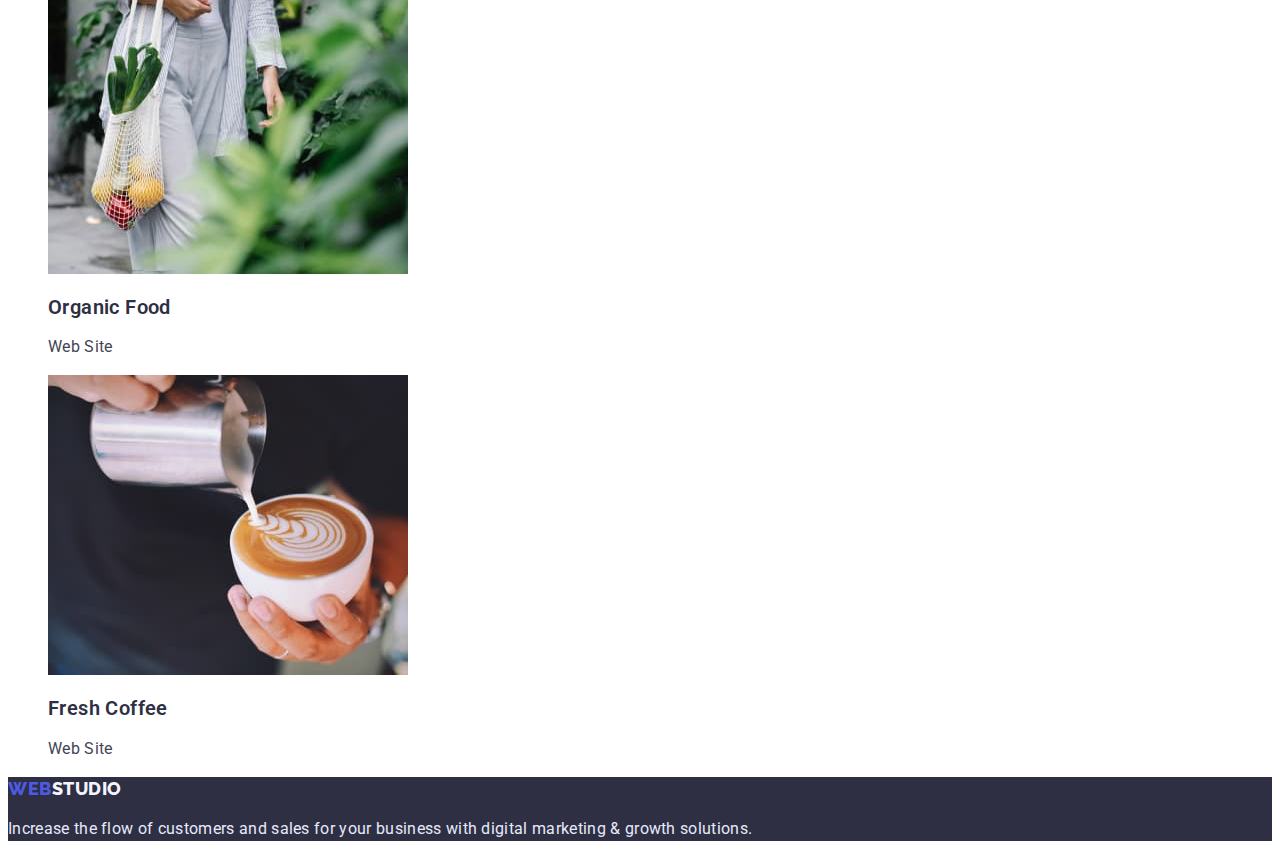
==== commit e99f294a: "add hw2" ====
--- a/portfolio.html
+++ b/portfolio.html
@@ -55,7 +55,7 @@
         </ul>
         <ul class="list">
           <li>
-            <a href="">
+            <a href="" class="link">
               <img
                 src="./images/hw-2/banking-app-interface-concept.jpg"
                 alt="img"
@@ -67,7 +67,7 @@
             </a>
           </li>
           <li>
-            <a href="">
+            <a href="" class="link">
               <img
                 src="./images/hw-2/cashless-payment.jpg"
                 alt="img"
@@ -79,7 +79,7 @@
             </a>
           </li>
           <li>
-            <a href="">
+            <a href="" class="link">
               <img
                 src="./images/hw-2/meditaion-app.jpg"
                 alt="img"
@@ -93,7 +93,7 @@
         </ul>
         <ul class="list">
           <li>
-            <a href="">
+            <a href="" class="link">
               <img
                 src="./images/hw-2/taxi-servece.jpg"
                 alt="img"
@@ -105,7 +105,7 @@
             </a>
           </li>
           <li>
-            <a href="">
+            <a href="" class="link">
               <img
                 src="./images/hw-2/screen-illustrations.jpg"
                 alt="img"
@@ -117,7 +117,7 @@
             </a>
           </li>
           <li>
-            <a href="">
+            <a href="" class="link">
               <img
                 src="./images/hw-2/online-courses.jpg"
                 alt="img"
@@ -131,7 +131,7 @@
         </ul>
         <ul class="list">
           <li>
-            <a href="">
+            <a href="" class="link">
               <img
                 src="./images/hw-2/instagram-stories-concept.jpg"
                 alt="img"
@@ -143,7 +143,7 @@
             </a>
           </li>
           <li>
-            <a href="">
+            <a href="" class="link">
               <img
                 src="./images/hw-2/organic-food.jpg"
                 alt="img"
@@ -155,7 +155,7 @@
             </a>
           </li>
           <li>
-            <a href="">
+            <a href="" class="link">
               <img
                 src="./images/hw-2/fresh-coffe.jpg"
                 alt="img"
--- a/css/styles.css
+++ b/css/styles.css
@@ -1,10 +1,14 @@
 :root {
-  --main-colour: #2e2f42;
+  --main-color: #2e2f42;
+  --background-color:#e7e9fc;
+  --button-color:#4d5ae5;
+  --addition-color:#434455;
+  --letter-spacing: 0.02em;
 }
 
 body {
   font-family: "Roboto", sans-serif;
-  color: #434455;
+  color: var(--addition-color);
 }
 
 .list {
@@ -19,8 +23,8 @@
   font-size: 16px;
   line-height: 1.5;
   letter-spacing: 0.04em;
-  color: #4d5ae5;
-  background-color: #e7e9fc;
+  color:var(--button-color);
+  background-color: var(--background-color);
   cursor: pointer;
 }
 .all-button:hover,
@@ -34,14 +38,14 @@
   font-size: 16px;
   line-height: 1.5;
   letter-spacing: 0.04em;
-  color: #4d5ae5;
-  background-color: #e7e9fc;
+  color:var(--button-color);
+  background-color:var(--background-color);
   cursor: pointer;
 }
 
 .website-button:hover,
 .website-button:focus {
-  background-color: #4d5ae5;
+  background-color: #404bbf;
   color: #ffffff;
 }
 
@@ -50,8 +54,8 @@
   font-size: 16px;
   line-height: 1.5;
   letter-spacing: 0.04em;
-  color: #4d5ae5;
-  background-color: #e7e9fc;
+  color: var(--button-color);
+  background-color: var(--background-color);
   cursor: pointer;
 }
 
@@ -66,8 +70,8 @@
   font-size: 16px;
   line-height: 1.5;
   letter-spacing: 0.04em;
-  color: #4d5ae5;
-  background-color: #e7e9fc;
+  color: var(--button-color);
+  background-color: var(--background-color);
   cursor: pointer;
 }
 
@@ -82,8 +86,8 @@
   font-size: 16px;
   line-height: 1.5;
   letter-spacing: 0.04em;
-  color: #4d5ae5;
-  background-color: #e7e9fc;
+  color: var(--button-color);
+  background-color: var(--background-color);
   cursor: pointer;
 }
 
@@ -116,8 +120,8 @@
   font-weight: 600;
   font-size: 16px;
   line-height: 1.5;
-  letter-spacing: 0.02em;
-  color: var(--main-colour);
+  letter-spacing: var(--letter-spacing);
+  color: var(--main-color);
 }
 .studio:hover,
 .studio:focus {
@@ -128,8 +132,8 @@
   font-weight: 600;
   font-size: 16px;
   line-height: 1.5;
-  letter-spacing: 0.02em;
-  color: var(--main-colour);
+  letter-spacing: var(--letter-spacing);
+  color: var(--main-color);
 }
 
 .portfolio:hover,
@@ -141,14 +145,14 @@
   font-weight: 600;
   font-size: 16px;
   line-height: 1.5;
-  letter-spacing: 0.02em;
-  color: var(--main-colour);
+  letter-spacing: var(--letter-spacing);
+  color: var(--main-color);
 }
 .mailto {
   font-size: 16px;
   line-height: 1.5;
-  letter-spacing: 0.02em;
-  color: #434455;
+  letter-spacing:var(--letter-spacing);
+  color: var(--addition-color);
 }
 .mailto:hover,
 .mailto:focus {
@@ -157,8 +161,8 @@
 .tel {
   font-size: 16px;
   line-height: 1.5;
-  letter-spacing: 0.02em;
-  color: #434455;
+  letter-spacing:var(--letter-spacing);
+  color: var(--addition-color);
 }
 .tel:hover,
 .tel:focus {
@@ -167,21 +171,21 @@
 .p-webstudio {
   font-size: 16px;
   line-height: 1.5;
-  letter-spacing: 0.02em;
+  letter-spacing: var(--letter-spacing);
   color: #e7e9fc;
 }
 .suggestions {
   font-weight: 600;
   font-size: 20px;
   line-height: 1.2;
-  letter-spacing: 0.02em;
-  color: var(--main-colour);
+  letter-spacing: var(--letter-spacing);
+  color: var(--main-color);
 }
 .suggestions-paragraph {
   font-size: 16px;
   line-height: 1.5;
-  letter-spacing: 0.02em;
-  color: #434455;
+  letter-spacing: var(--letter-spacing);
+  color: var(--addition-color);
 }
 
 .webstudio-down {
@@ -194,7 +198,7 @@
   color: #f4f4fd;
 }
 .webstudio-background {
-  background-color: var(--main-colour);
+  background-color: var(--main-color);
 }
 
 .webstudio-down > span {
@@ -224,14 +228,14 @@
 }
 
 .section-h1 {
-  background-color: var(--main-colour);
+  background-color: var(--main-color);
 }
 .main-title {
   color: #ffffff;
   font-weight: 600;
   font-size: 56px;
   line-height: 1.07;
-  letter-spacing: 0.02em;
+  letter-spacing: var(--letter-spacing);
 }
 .section-our-team {
   background-color: #f4f4fd;
@@ -252,73 +256,73 @@
   font-weight: 500;
   font-size: 20px;
   line-height: 1.2;
-  letter-spacing: 0.02em;
-  color: var(--main-colour);
+  letter-spacing:var(--letter-spacing);
+  color: var(--main-color);
 }
 .punctuality {
   font-weight: 500;
   font-size: 20px;
   line-height: 1.2;
-  letter-spacing: 0.02em;
-  color: var(--main-colour);
+  letter-spacing: var(--letter-spacing);
+  color: var(--main-color);
 }
 .diligence {
   font-weight: 500;
   font-size: 20px;
   line-height: 1.2;
-  letter-spacing: 0.02em;
-  color: var(--main-colour);
+  letter-spacing:var(--letter-spacing);
+  color: var(--main-color);
 }
 .technologies {
   font-weight: 500;
   font-size: 20px;
   line-height: 1.2;
-  letter-spacing: 0.02em;
-  color: var(--main-colour);
+  letter-spacing: var(--letter-spacing);
+  color: var(--main-color);
 }
 
 .services {
   font-weight: 600;
   font-size: 36px;
   line-height: 1.11;
-  letter-spacing: 0.02em;
+  letter-spacing: var(--letter-spacing);
   text-transform: capitalize;
-  color: var(--main-colour);
+  color: var(--main-color);
 }
 
 .our-team {
   font-weight: 600;
   font-size: 36px;
   line-height: 1.11;
-  letter-spacing: 0.02em;
+  letter-spacing: var(--letter-spacing);
   text-transform: capitalize;
-  color: var(--main-colour);
+  color: var(--main-color);
 }
 
 .strategy-paragraph {
   font-size: 16px;
   line-height: 1.5;
-  letter-spacing: 0.02em;
-  color: #434455;
+  letter-spacing: var(--letter-spacing);
+  color: var(--addition-color);
 }
 
 .punctuality-paragraph {
   font-size: 16px;
   line-height: 1.5;
-  letter-spacing: 0.02em;
-  color: #434455;
+  letter-spacing:  var(--letter-spacing);
+  color:var(--addition-color);
 }
 
 .diligence-paragraph {
   font-size: 16px;
   line-height: 1.5;
-  letter-spacing: 0.02em;
-  color: #434455;
+  letter-spacing: var(--letter-spacing);
+  color:var(--addition-color);
 }
 
 .technologies-paragraph {
   font-size: 16px;
   line-height: 1.5;
-  letter-spacing: 0.02em;
-  color: #434455;
-}
+  letter-spacing: var(--letter-spacing);
+  color:var(--addition-color);
+}
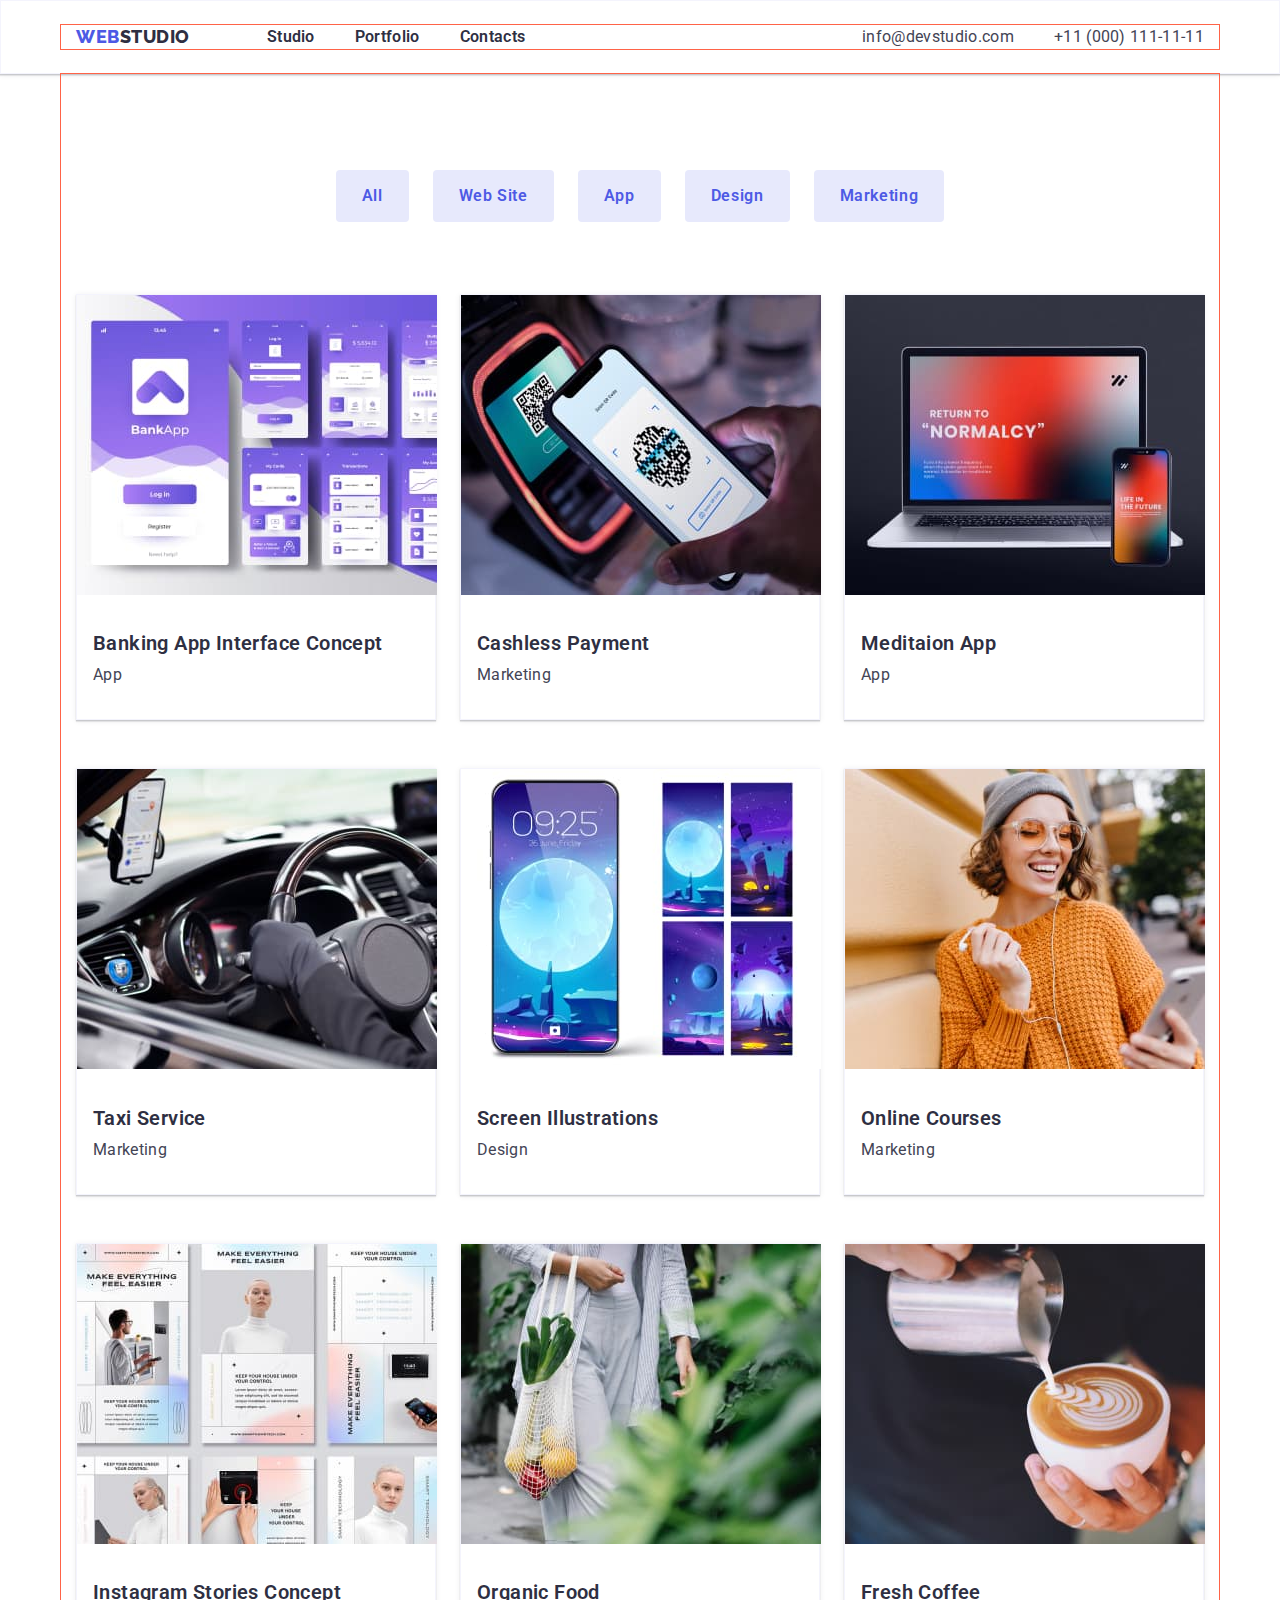
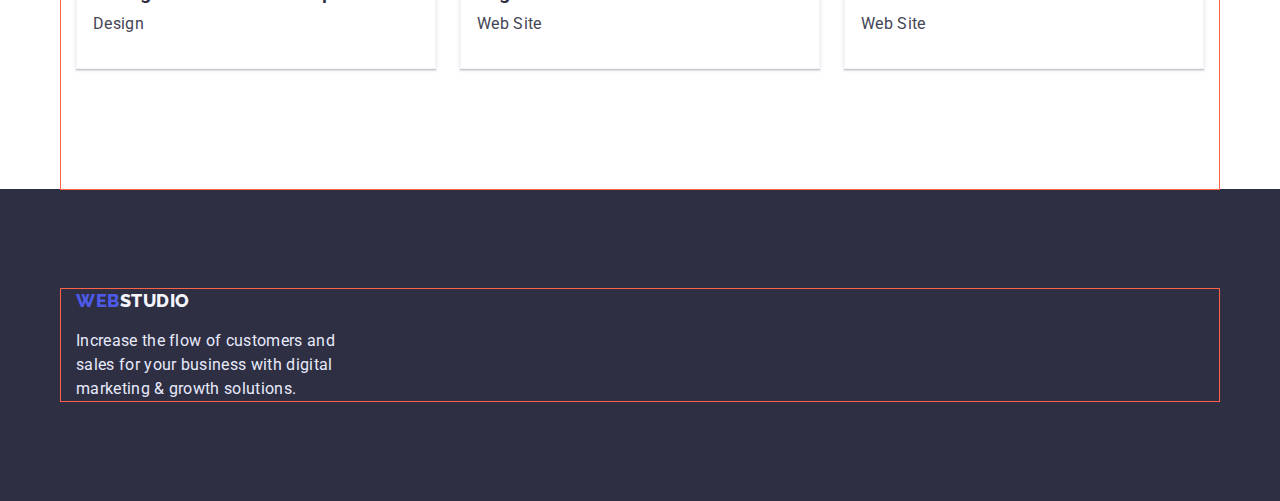
==== commit f458d226: "hw2" ====
--- a/portfolio.html
+++ b/portfolio.html
@@ -12,49 +12,51 @@
       href="https://fonts.googleapis.com/css2?family=Montserrat:wght@400;700&family=Raleway:wght@800&family=Roboto:wght@400;500;700;900&display=swap"
       rel="stylesheet"
     />
+<link rel="stylesheet" href="https://cdnjs.cloudflare.com/ajax/libs/modern-normalize/1.1.0/modern-normalize.min.css">
 
     <link rel="stylesheet" href="./css/styles.css" />
   </head>
   <body>
-    <header>
-      <nav>
+    <header class="header">
+      <nav class="container div-line">
         <a href="" class="webstudio link">Web<span>studio</span></a>
-        <ul class="list">
-          <li><a href="./index.html" class="studio link">Studio</a></li>
-          <li>
+        <ul class=" site-nav list">
+          <li class="items"><a href="./index.html" class="studio link">Studio</a></li>
+          <li class="items">
             <a href="./portfolio.html" class="portfolio link">Portfolio</a>
           </li>
-          <li><a href="" class="contacts link">Contacts</a></li>
+          <li class="items"><a href="" class="contacts link">Contacts</a></li>
         </ul>
-      </nav>
-      <ul class="list">
-        <li>
+      <ul class=" contacts-nav list">
+        <li class="items-contacts">
           <a href="mailto:info@devstudio.com" class="mailto link"
             >info@devstudio.com</a
           >
         </li>
-        <li>
+        <li class="items-contacts">
           <a href="tel:+110001111111" class="tel link">+11 (000) 111-11-11</a>
         </li>
       </ul>
+      </nav>
     </header>
 
     <main>
       <section>
+        <div class="container">
         <h1 class="visually-hidden">Portfolio</h1>
-        <ul class="list">
-          <li><button type="button" class="all-button">All</button></li>
-          <li>
+        <ul class="portfolio-list list">
+          <li class="portfolio-items"><button type="button" class="all-button">All</button></li>
+          <li class="portfolio-items">
             <button type="button" class="website-button">Web Site</button>
           </li>
-          <li><button type="button" class="app-button">App</button></li>
-          <li><button type="button" class="design-button">Design</button></li>
-          <li>
+          <li class="portfolio-items"><button type="button" class="app-button">App</button></li>
+          <li class="portfolio-items"><button type="button" class="design-button">Design</button></li>
+          <li class="portfolio-items">
             <button type="button" class="marketing-button">Marketing</button>
           </li>
         </ul>
-        <ul class="list">
-          <li>
+        <ul class=" list suggestion-list">
+          <li class="suggestion-elements">
             <a href="" class="link">
               <img
                 src="./images/hw-2/banking-app-interface-concept.jpg"
@@ -66,7 +68,7 @@
               <p class="suggestions-paragraph">App</p>
             </a>
           </li>
-          <li>
+          <li class="suggestion-elements">
             <a href="" class="link">
               <img
                 src="./images/hw-2/cashless-payment.jpg"
@@ -78,7 +80,7 @@
               <p class="suggestions-paragraph">Marketing</p>
             </a>
           </li>
-          <li>
+          <li class="suggestion-elements">
             <a href="" class="link">
               <img
                 src="./images/hw-2/meditaion-app.jpg"
@@ -91,8 +93,8 @@
             </a>
           </li>
         </ul>
-        <ul class="list">
-          <li>
+        <ul class=" suggestion-list list">
+          <li class="suggestion-elements">
             <a href="" class="link">
               <img
                 src="./images/hw-2/taxi-servece.jpg"
@@ -104,7 +106,7 @@
               <p class="suggestions-paragraph">Marketing</p>
             </a>
           </li>
-          <li>
+          <li class="suggestion-elements">
             <a href="" class="link">
               <img
                 src="./images/hw-2/screen-illustrations.jpg"
@@ -116,7 +118,7 @@
               <p class="suggestions-paragraph">Design</p>
             </a>
           </li>
-          <li>
+          <li class="suggestion-elements">
             <a href="" class="link">
               <img
                 src="./images/hw-2/online-courses.jpg"
@@ -129,8 +131,8 @@
             </a>
           </li>
         </ul>
-        <ul class="list">
-          <li>
+        <ul class=" suggestion-list list">
+          <li class="suggestion-elements-add">
             <a href="" class="link">
               <img
                 src="./images/hw-2/instagram-stories-concept.jpg"
@@ -142,7 +144,7 @@
               <p class="suggestions-paragraph">Design</p>
             </a>
           </li>
-          <li>
+          <li class="suggestion-elements-add">
             <a href="" class="link">
               <img
                 src="./images/hw-2/organic-food.jpg"
@@ -154,7 +156,7 @@
               <p class="suggestions-paragraph">Web Site</p>
             </a>
           </li>
-          <li>
+          <li class="suggestion-elements-add">
             <a href="" class="link">
               <img
                 src="./images/hw-2/fresh-coffe.jpg"
@@ -171,11 +173,13 @@
     </main>
 
     <footer class="webstudio-background">
+      <div class="container">
       <a href="" class="webstudio-down link"><span>Web</span>studio</a>
       <p class="p-webstudio">
         Increase the flow of customers and sales for your business with digital
         marketing & growth solutions.
       </p>
+      </div>
     </footer>
   </body>
 </html>
--- a/css/styles.css
+++ b/css/styles.css
@@ -1,16 +1,67 @@
+html{
+  box-sizing: border-box;
+}
+*,
+* ::before,
+* ::after
+{
+box-sizing: inherit;
+}
+
 :root {
   --main-color: #2e2f42;
-  --background-color:#e7e9fc;
-  --button-color:#4d5ae5;
-  --addition-color:#434455;
+  --background-color: #e7e9fc;
+  --button-color: #4d5ae5;
+  --addition-color: #434455;
   --letter-spacing: 0.02em;
 }
+
+
+p,h1,h2,h3,h4,h5,h6{
+  margin: 0;
+}
+
+ul{
+  margin: 0;
+  padding-left: 0;
+}
+
 
 body {
   font-family: "Roboto", sans-serif;
   color: var(--addition-color);
 }
 
+.header{
+  padding-top: 24px;
+  padding-bottom: 24px;
+ border: 0.5px solid #F4F4FD;
+ box-shadow: 0px 2px 1px rgba(46, 47, 66, 0.08), 0px 1px 1px rgba(46, 47, 66, 0.16), 0px 1px 6px rgba(46, 47, 66, 0.08);
+}
+
+.site-nav{
+  display: flex;
+  margin-left: 77px;
+}
+
+
+.site-nav .items:not(:last-child){
+  margin-right: 40px;
+}
+
+.contacts-nav{
+  display: flex;
+  margin-left: auto;
+}
+.contacts-nav .items-contacts:not(:last-child)
+{
+  margin-right: 40px;
+}
+.div-line{
+  display: flex;
+  align-items: center;
+}
+
 .list {
   list-style: none;
 }
@@ -19,37 +70,6 @@
 }
 
 .all-button {
-  font-weight: 600;
-  font-size: 16px;
-  line-height: 1.5;
-  letter-spacing: 0.04em;
-  color:var(--button-color);
-  background-color: var(--background-color);
-  cursor: pointer;
-}
-.all-button:hover,
-.all-button:focus {
-  background-color: #404bbf;
-  color: #ffffff;
-}
-
-.website-button {
-  font-weight: 600;
-  font-size: 16px;
-  line-height: 1.5;
-  letter-spacing: 0.04em;
-  color:var(--button-color);
-  background-color:var(--background-color);
-  cursor: pointer;
-}
-
-.website-button:hover,
-.website-button:focus {
-  background-color: #404bbf;
-  color: #ffffff;
-}
-
-.app-button {
   font-weight: 600;
   font-size: 16px;
   line-height: 1.5;
@@ -57,15 +77,24 @@
   color: var(--button-color);
   background-color: var(--background-color);
   cursor: pointer;
-}
-
-.app-button:hover,
-.app-button:focus {
+
+display: inline-block;
+min-width: 69px;
+padding-left: 24px;
+padding-right: 24px;
+padding-top: 12px;
+padding-bottom: 12px;
+border-radius: 4px;
+border-color: transparent;
+
+}
+.all-button:hover,
+.all-button:focus {
   background-color: #404bbf;
   color: #ffffff;
 }
 
-.design-button {
+.website-button {
   font-weight: 600;
   font-size: 16px;
   line-height: 1.5;
@@ -73,15 +102,22 @@
   color: var(--button-color);
   background-color: var(--background-color);
   cursor: pointer;
-}
-
-.design-button:hover,
-.design-button:focus {
+
+  display: inline-block;
+  min-width: 116px;
+  padding: 12px 24px;
+  border-radius: 4px;
+  border-color: transparent;
+  align-items: center;
+}
+
+.website-button:hover,
+.website-button:focus {
   background-color: #404bbf;
   color: #ffffff;
 }
 
-.marketing-button {
+.app-button {
   font-weight: 600;
   font-size: 16px;
   line-height: 1.5;
@@ -89,6 +125,67 @@
   color: var(--button-color);
   background-color: var(--background-color);
   cursor: pointer;
+
+  display: inline-block;
+  min-width: 78px;
+  padding: 12px 24px;
+  border-radius: 4px;
+  border-color: transparent;
+}
+
+.portfolio-list{
+  display: flex;
+  padding-top: 96px;
+  padding-bottom: 72px;
+  justify-content: center;
+}
+.portfolio-list .portfolio-items:not(:last-child)
+{
+  margin-right: 24px;
+}
+
+.app-button:hover,
+.app-button:focus {
+  background-color: #404bbf;
+  color: #ffffff;
+}
+
+.design-button {
+  font-weight: 600;
+  font-size: 16px;
+  line-height: 1.5;
+  letter-spacing: 0.04em;
+  color: var(--button-color);
+  background-color: var(--background-color);
+  cursor: pointer;
+
+  display: inline-block;
+  min-width: 101px;
+  padding: 12px 24px;
+  border-radius: 4px;
+  border-color: transparent;
+}
+
+.design-button:hover,
+.design-button:focus {
+  background-color: #404bbf;
+  color: #ffffff;
+}
+
+.marketing-button {
+  font-weight: 600;
+  font-size: 16px;
+  line-height: 1.5;
+  letter-spacing: 0.04em;
+  color: var(--button-color);
+  background-color: var(--background-color);
+  cursor: pointer;
+
+  display: inline-block;
+  min-width: 126px;
+  padding: 12px 24px;
+  border-radius: 4px;
+  border-color: transparent;
 }
 
 .marketing-button:hover,
@@ -113,7 +210,7 @@
   font-size: 18px;
   line-height: 1.33;
   letter-spacing: 0.03em;
-  color: var(--main-colour);
+  color: var(--main-color);
 }
 
 .studio {
@@ -151,7 +248,7 @@
 .mailto {
   font-size: 16px;
   line-height: 1.5;
-  letter-spacing:var(--letter-spacing);
+  letter-spacing: var(--letter-spacing);
   color: var(--addition-color);
 }
 .mailto:hover,
@@ -161,7 +258,7 @@
 .tel {
   font-size: 16px;
   line-height: 1.5;
-  letter-spacing:var(--letter-spacing);
+  letter-spacing: var(--letter-spacing);
   color: var(--addition-color);
 }
 .tel:hover,
@@ -173,20 +270,61 @@
   line-height: 1.5;
   letter-spacing: var(--letter-spacing);
   color: #e7e9fc;
-}
+  margin-top: 16px;
+  width: 264px;
+}
+
+.suggestion-list{
+display: flex;
+flex-wrap: wrap;
+}
+
+.suggestion-elements{
+  width: 360px;
+  margin-right: 24px;
+  margin-bottom: 48px;
+  border: 0.5px solid #F4F4FD;
+  box-shadow: 0px 1px 6px rgba(46, 47, 66, 0.08), 0px 1px 1px rgba(46, 47, 66, 0.16), 0px 2px 1px rgba(46, 47, 66, 0.08);
+}
+
+
+.suggestion-elements:nth-child(3n)
+{
+  margin-right: 0px;
+}
+
+.suggestion-elements-add{
+   width: 360px;
+  margin-right: 24px;
+  margin-bottom: 120px;
+  border: 0.5px solid #F4F4FD;
+  box-shadow: 0px 1px 6px rgba(46, 47, 66, 0.08), 0px 1px 1px rgba(46, 47, 66, 0.16), 0px 2px 1px rgba(46, 47, 66, 0.08);
+}
+
+.suggestion-elements-add:nth-child(3n)
+{
+  margin-right: 0px;
+}
+
 .suggestions {
   font-weight: 600;
   font-size: 20px;
   line-height: 1.2;
   letter-spacing: var(--letter-spacing);
   color: var(--main-color);
+  padding-bottom: 8px;
+  padding-top: 32px;
+  padding-left: 16px;
 }
 .suggestions-paragraph {
   font-size: 16px;
   line-height: 1.5;
   letter-spacing: var(--letter-spacing);
   color: var(--addition-color);
-}
+  padding-bottom: 32px;
+  padding-left: 16px;
+}
+
 
 .webstudio-down {
   font-family: "Raleway";
@@ -199,7 +337,10 @@
 }
 .webstudio-background {
   background-color: var(--main-color);
-}
+padding-top: 100px;
+padding-bottom: 100px;
+}
+  
 
 .webstudio-down > span {
   font-family: "Raleway";
@@ -209,7 +350,7 @@
   line-height: 1.16;
   letter-spacing: 0.03em;
   text-transform: uppercase;
-  color: #4d5ae5;
+  color: #4D5AE5;
 }
 
 .oder-service-button {
@@ -220,6 +361,15 @@
   color: #ffffff;
   background-color: #4d5ae5;
   cursor: pointer;
+
+display: inline-block ;
+min-width: 170px;
+padding-left: 32px;
+padding-right: 32px;
+padding-top: 16px;
+padding-bottom: 16px;
+border-radius: 4px;
+border-color: transparent;
 }
 
 .oder-service-button:hover,
@@ -229,6 +379,10 @@
 
 .section-h1 {
   background-color: var(--main-color);
+  padding-top: 192px;
+  padding-bottom: 192px;
+  text-align: center;
+
 }
 .main-title {
   color: #ffffff;
@@ -236,6 +390,9 @@
   font-size: 56px;
   line-height: 1.07;
   letter-spacing: var(--letter-spacing);
+
+  margin-bottom: 48px;
+
 }
 .section-our-team {
   background-color: #f4f4fd;
@@ -252,11 +409,22 @@
   clip-path: inset(50%);
   margin: -1px;
 }
+
+.our-skills-list{
+  display: flex;
+}
+
+.our-skills-list .skills-items:not(:last-child){
+  margin-right: 24px;
+}
+
+
+
 .strategy {
   font-weight: 500;
   font-size: 20px;
   line-height: 1.2;
-  letter-spacing:var(--letter-spacing);
+  letter-spacing: var(--letter-spacing);
   color: var(--main-color);
 }
 .punctuality {
@@ -270,7 +438,7 @@
   font-weight: 500;
   font-size: 20px;
   line-height: 1.2;
-  letter-spacing:var(--letter-spacing);
+  letter-spacing: var(--letter-spacing);
   color: var(--main-color);
 }
 .technologies {
@@ -288,6 +456,17 @@
   letter-spacing: var(--letter-spacing);
   text-transform: capitalize;
   color: var(--main-color);
+  margin-bottom: 72px;
+  text-align: center;
+}
+
+.services-list{
+  display: flex;
+}
+
+.services-list .services-items:not(:last-child)
+{
+  margin-right: 24px;
 }
 
 .our-team {
@@ -297,6 +476,31 @@
   letter-spacing: var(--letter-spacing);
   text-transform: capitalize;
   color: var(--main-color);
+  margin-bottom: 72px;
+  text-align: center;
+}
+
+.our-team-list{
+  display: flex;
+  text-align: center;
+justify-content: center;
+}
+
+.our-team-list .our-team-items:not(:last-child)
+{
+  margin-right: 24px;
+}
+
+.our-team-items{
+  background-color: #ffffff;
+  border-radius: 0px 0px 4px 4px
+}
+.staff{
+  padding-bottom: 8px;
+  padding-top: 32px;
+}
+.staff-paragraph{
+  padding-bottom: 32px;
 }
 
 .strategy-paragraph {
@@ -304,25 +508,44 @@
   line-height: 1.5;
   letter-spacing: var(--letter-spacing);
   color: var(--addition-color);
+  min-width: 264px;
 }
 
 .punctuality-paragraph {
   font-size: 16px;
   line-height: 1.5;
-  letter-spacing:  var(--letter-spacing);
-  color:var(--addition-color);
+  letter-spacing: var(--letter-spacing);
+  color: var(--addition-color);
+  min-width: 264px;
 }
 
 .diligence-paragraph {
   font-size: 16px;
   line-height: 1.5;
   letter-spacing: var(--letter-spacing);
-  color:var(--addition-color);
+  color: var(--addition-color);
+  min-width: 264px;
 }
 
 .technologies-paragraph {
   font-size: 16px;
   line-height: 1.5;
   letter-spacing: var(--letter-spacing);
-  color:var(--addition-color);
-}
+  color: var(--addition-color);
+  min-width: 264px;
+}
+
+.container{
+  width: 1158px;
+  padding-left: 15px;
+  padding-right: 15px;
+  margin-left: auto;
+  margin-right: auto;
+  outline: 1px solid tomato;
+}
+.section{
+  padding-top: 120px;
+  padding-left: 156px;
+  padding-right: 156px;
+  padding-bottom: 120px;
+}